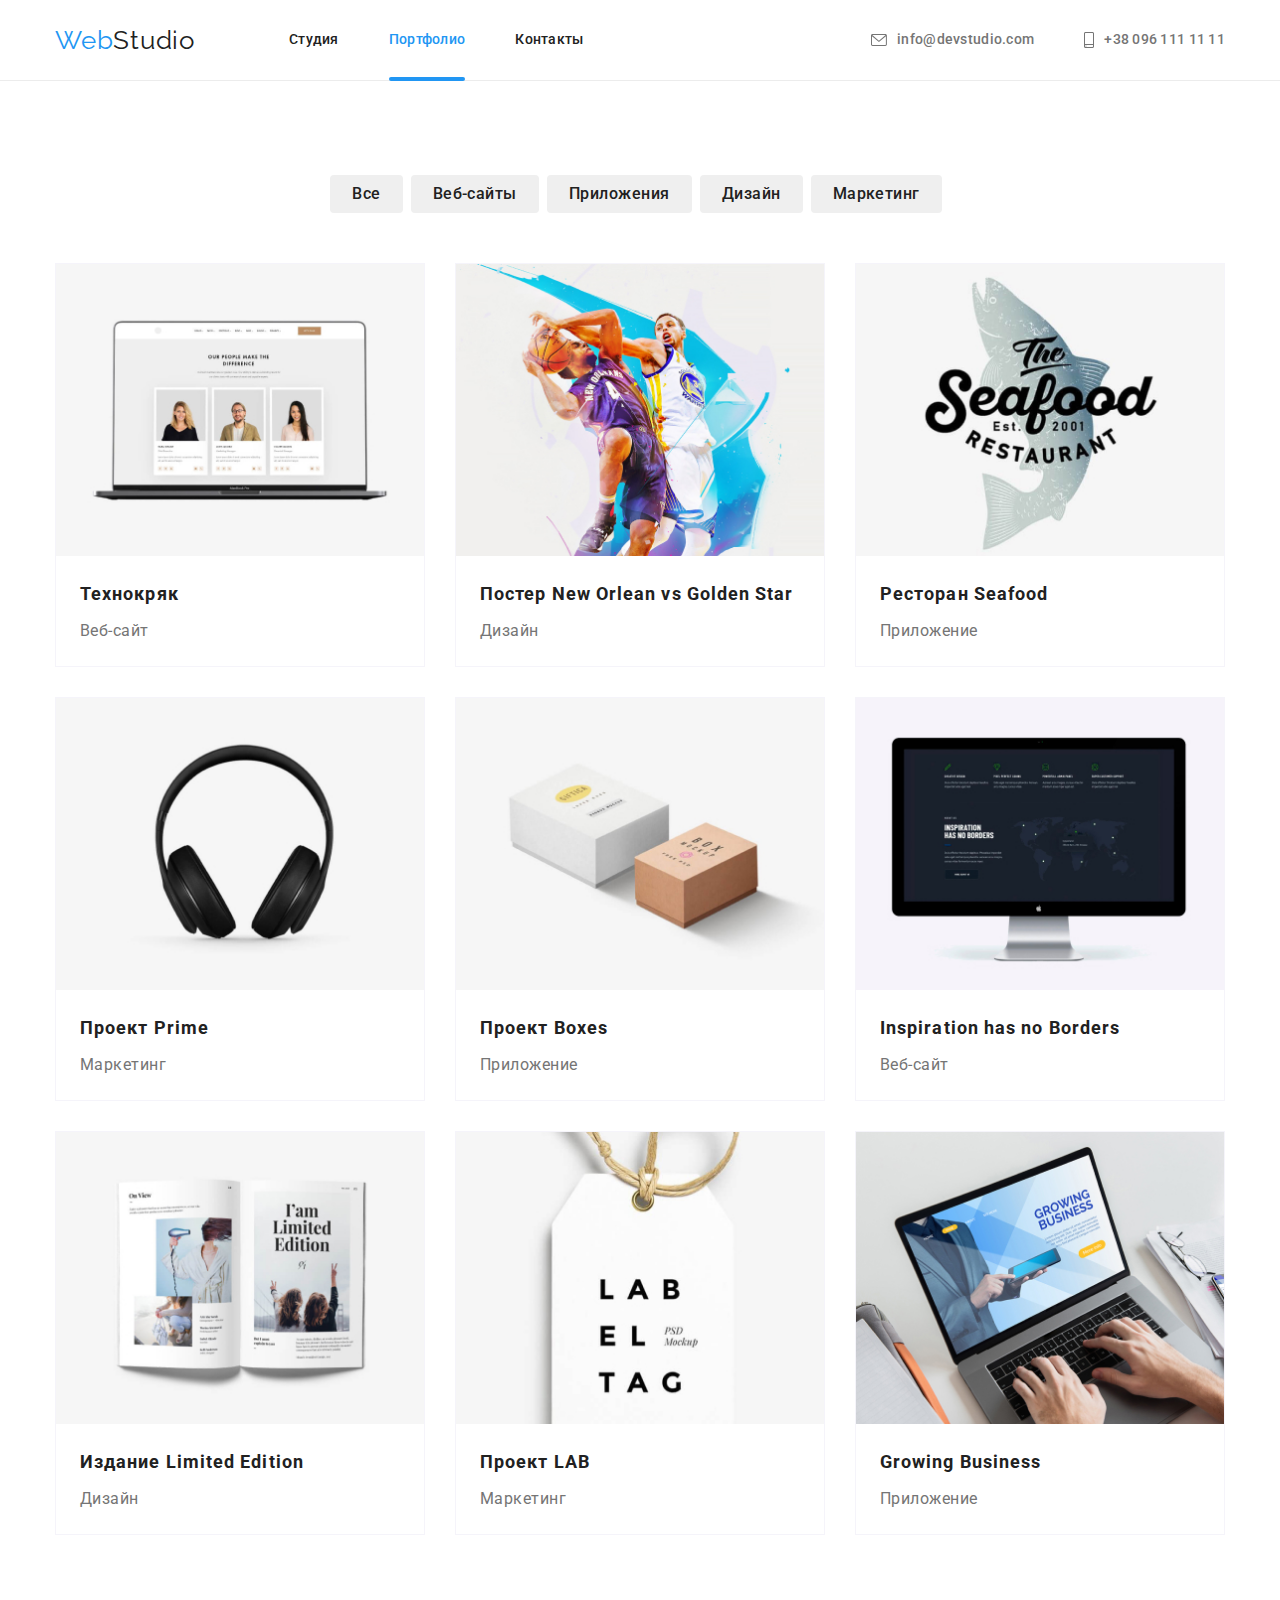
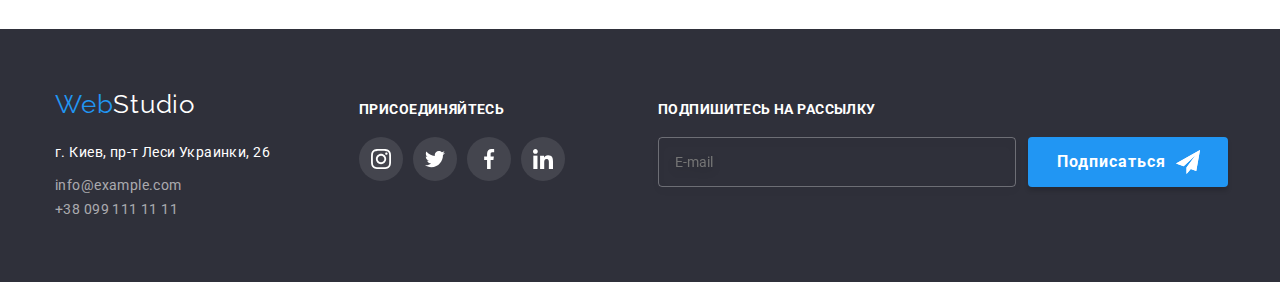
==== portfolio.html @ c7b3e52f "Перенос файлов" ====
<!DOCTYPE html>
<html lang="ru">
  <head>
    <meta charset="UTF-8" />
    <meta name="viewport" content="width=device-width, initial-scale=1.0" />
    <title>Портфолио</title>
    <link href="https://fonts.googleapis.com/css2?family=Roboto:wght@400;500;700;900&display=swap" rel="stylesheet" />
    <link href="https://fonts.googleapis.com/css2?family=Raleway:wght@700&display=swap" rel="stylesheet" />
    <link rel="stylesheet" href="https://cdnjs.cloudflare.com/ajax/libs/modern-normalize/1.0.0/modern-normalize.min.css" />
    <link rel="stylesheet" href="./css/main.min.css" />
  </head>
  <body>
    <!-- Верхняя линия -->
    <header class="main-header">
      <div class="container header-topline-box">
        <nav class="logo-box-top">
          <a class="web-logo" href="./index.html"><span class="web-part">Web</span><span>Studio</span></a>
          <ul class="list main-nav">
            <li class="main-nav-item"><a class="link link-type list" href="./index.html">Студия</a></li>
            <li class="main-nav-item"><a class="link link-type list active" href="./portfolio.html">Портфолио</a></li>
            <li class="main-nav-item"><a class="link link-type list" href="#Contacts">Контакты</a></li>
          </ul>
        </nav>
        <ul class="list info-box-top">
          <li class="list link link-header">
            <a class="link link-header" href="mailto:info@devstudio.com"
              ><svg class="mailto-svg">
                <use href="./images/sprite.svg#envelope"></use>
              </svg>
              info@devstudio.com
            </a>
          </li>
          <li class="list link link-header">
            <a class="link link-header" href="tel:+380961111111"
              ><svg class="tel-svg"><use href="./images/sprite.svg#smartphone"></use></svg>+38 096 111 11 11</a
            >
          </li>
        </ul>
      </div>
    </header>
    <main>
      <!-- Фильтры -->
      <section class="project-section">
        <div class="container">
          <ul class="button-project-list">
            <li><button class="filter-button">Все</button></li>
            <li><button class="filter-button">Веб-сайты</button></li>
            <li><button class="filter-button">Приложения</button></li>
            <li><button class="filter-button">Дизайн</button></li>
            <li><button class="filter-button">Маркетинг</button></li>
          </ul>
          <!-- Портфолио -->
          <ul class="project-list">
            <li class="project-item">
              <a class="project-link" href="">
                <div class="project-thumb">
                  <img src="./images/portfolio1.jpg" width="370" alt="Технокряк" />
                  <div class="project-thumb-over">
                    <p class="project-description">
                      Технокряк это современная площадка распространения коронавируса. Компании используют эту платформу для цифрового шпионажа и атак на защищённые сервера конкурентов.
                    </p>
                  </div>
                </div>
                <div class="project-list-desc">
                  <h2 class="ourworks-header">Технокряк</h2>
                  <p class="ourworks-desc">Веб-сайт</p>
                </div>
              </a>
            </li>
            <li class="project-item">
              <a class="project-link" href="">
                <div class="project-thumb">
                  <img src="./images/portfolio2.jpg" width="370" alt="Постер Новый Орлеан против Золотой звезды" />
                  <div class="project-thumb-over">
                    <p class="project-description">
                      Lorem ipsum dolor sit amet consectetur adipisicing elit. Itaque libero dolore ut, ab voluptatem numquam modi nobis obcaecati sed aperiam qui repellat exercitationem, voluptatibus
                      ducimus?
                    </p>
                  </div>
                </div>
                <div class="project-list-desc">
                  <h2 class="ourworks-header">Постер New Orlean vs Golden Star</h2>
                  <p class="ourworks-desc">Дизайн</p>
                </div>
              </a>
            </li>
            <li class="project-item">
              <a class="project-link" href="">
                <div class="project-thumb">
                  <img src="./images/portfolio3.jpg" width="370" alt="Ресторан Seafood" />
                  <div class="project-thumb-over">
                    <p class="project-description">
                      Lorem ipsum dolor sit amet consectetur adipisicing elit. Itaque libero dolore ut, ab voluptatem numquam modi nobis obcaecati sed aperiam qui repellat exercitationem, voluptatibus
                      ducimus?
                    </p>
                  </div>
                </div>
                <div class="project-list-desc">
                  <h2 class="ourworks-header">Ресторан Seafood</h2>
                  <p class="ourworks-desc">Приложение</p>
                </div>
              </a>
            </li>
            <li class="project-item">
              <a class="project-link" href="">
                <div class="project-thumb">
                  <img src="./images/portfolio4.jpg" width="370" alt="Проект Prime" />
                  <div class="project-thumb-over">
                    <p class="project-description">
                      Lorem ipsum dolor sit amet consectetur adipisicing elit. Itaque libero dolore ut, ab voluptatem numquam modi nobis obcaecati sed aperiam qui repellat exercitationem, voluptatibus
                      ducimus?
                    </p>
                  </div>
                </div>
                <div class="project-list-desc">
                  <h2 class="ourworks-header">Проект Prime</h2>
                  <p class="ourworks-desc">Маркетинг</p>
                </div>
              </a>
            </li>
            <li class="project-item">
              <a class="project-link" href="">
                <div class="project-thumb">
                  <img src="./images/portfolio5.jpg" width="370" alt="Проект Boxes" />
                  <div class="project-thumb-over">
                    <p class="project-description">
                      Lorem ipsum dolor sit amet consectetur adipisicing elit. Itaque libero dolore ut, ab voluptatem numquam modi nobis obcaecati sed aperiam qui repellat exercitationem, voluptatibus
                      ducimus?
                    </p>
                  </div>
                </div>
                <div class="project-list-desc">
                  <h2 class="ourworks-header">Проект Boxes</h2>
                  <p class="ourworks-desc">Приложение</p>
                </div>
              </a>
            </li>
            <li class="project-item">
              <a class="project-link" href="">
                <div class="project-thumb">
                  <img src="./images/portfolio6.jpg" width="370" alt="Inspiration has no Borders" />
                  <div class="project-thumb-over">
                    <p class="project-description">
                      Lorem ipsum dolor sit amet consectetur adipisicing elit. Itaque libero dolore ut, ab voluptatem numquam modi nobis obcaecati sed aperiam qui repellat exercitationem, voluptatibus
                      ducimus?
                    </p>
                  </div>
                </div>
                <div class="project-list-desc">
                  <h2 class="ourworks-header">Inspiration has no Borders</h2>
                  <p class="ourworks-desc">Веб-сайт</p>
                </div>
              </a>
            </li>
            <li class="project-item">
              <a class="project-link" href="">
                <div class="project-thumb">
                  <img src="./images/portfolio7.jpg" width="370" alt="Издание Limited Edition" />
                  <div class="project-thumb-over">
                    <p class="project-description">
                      Lorem ipsum dolor sit amet consectetur adipisicing elit. Itaque libero dolore ut, ab voluptatem numquam modi nobis obcaecati sed aperiam qui repellat exercitationem, voluptatibus
                      ducimus?
                    </p>
                  </div>
                </div>
                <div class="project-list-desc">
                  <h2 class="ourworks-header">Издание Limited Edition</h2>
                  <p class="ourworks-desc">Дизайн</p>
                </div>
              </a>
            </li>
            <li class="project-item">
              <a class="project-link" href="">
                <div class="project-thumb">
                  <img src="./images/portfolio8.jpg" width="370" alt="Проект LAB" />
                  <div class="project-thumb-over">
                    <p class="project-description">
                      Lorem ipsum dolor sit amet consectetur adipisicing elit. Itaque libero dolore ut, ab voluptatem numquam modi nobis obcaecati sed aperiam qui repellat exercitationem, voluptatibus
                      ducimus?
                    </p>
                  </div>
                </div>
                <div class="project-list-desc">
                  <h2 class="ourworks-header">Проект LAB</h2>
                  <p class="ourworks-desc">Маркетинг</p>
                </div>
              </a>
            </li>
            <li class="project-item">
              <a class="project-link" href="">
                <div class="project-thumb">
                  <img src="./images/portfolio9.jpg" width="370" alt="Growing Business" />
                  <div class="project-thumb-over">
                    <p class="project-description">
                      Lorem ipsum dolor sit amet consectetur adipisicing elit. Itaque libero dolore ut, ab voluptatem numquam modi nobis obcaecati sed aperiam qui repellat exercitationem, voluptatibus
                      ducimus?
                    </p>
                  </div>
                </div>
                <div class="project-list-desc">
                  <h2 class="ourworks-header">Growing Business</h2>
                  <p class="ourworks-desc">Приложение</p>
                </div>
              </a>
            </li>
          </ul>
        </div>
      </section>
    </main>
    <!-- Подвал -->
    <footer class="footer-bg">
      <div class="container contact-list">
        <div>
          <div class="logo-box">
            <a class="web-logo" href="./index.html"><span class="web-part">Web</span><span class="web-wpart">Studio</span></a>
          </div>
          <address id="Contacts">
            <div class="map-link-box">
              <a class="link map-link" href="https://goo.gl/maps/yimsJbPZ72SQHya66" target="_blank" rel="noreferrer noopener">г. Киев, пр-т Леси Украинки, 26</a>
            </div>
            <div class="maillink-box">
              <a class="link link-footer" href="mailto:info@example.com">info@example.com</a>
            </div>
            <a class="link link-footer" href="tel:+380991111111">+38 099 111 11 11</a>
          </address>
        </div>
        <div>
          <h3 class="contact-list-header">присоединяйтесь</h3>
          <ul class="social-icons">
            <li class="social-icons-item">
              <a class="social-icons-link" href="https://instagram.com/" target="_blank" rel="noopener noreferer" aria-label="Instagram"
                ><svg class="social-icons-svg">
                  <use href="./images/sprite.svg#instagram"></use>
                </svg>
              </a>
            </li>
            <li class="social-icons-item">
              <a class="social-icons-link" href="https://twitter.com/" target="_blank" rel="noopener noreferer" aria-label="Twitter"
                ><svg class="social-icons-svg">
                  <use href="./images/sprite.svg#twitter"></use>
                </svg>
              </a>
            </li>
            <li class="social-icons-item">
              <a class="social-icons-link" href="https://facebook.com/" target="_blank" rel="noopener noreferer" aria-label="Facebook"
                ><svg class="social-icons-svg">
                  <use href="./images/sprite.svg#facebook"></use>
                </svg>
              </a>
            </li>
            <li class="social-icons-item">
              <a class="social-icons-link" href="https://linkedin.com/" target="_blank" rel="noopener noreferer" aria-label="Linkedin"
                ><svg class="social-icons-svg">
                  <use href="./images/sprite.svg#linkedin"></use>
                </svg>
              </a>
            </li>
          </ul>
        </div>
        <div>
          <h3 class="telegram-sub-header">Подпишитесь на рассылку</h3>
          <form class="telegram-sub-form">
            <label>
              <input class="telegram-sub-label" placeholder="E-mail" type="email" name="email" />
            </label>
            <button class="telegram-sub-button" type="submit">
              Подписаться
              <span>
                <svg class="telegram-btn-logo">
                  <use href="./images/social-links/telegram-1.svg"></use>
                </svg>
              </span>
            </button>
          </form>
        </div>
      </div>
    </footer>
  </body>
</html>
---- css/main.min.css ----
html{-webkit-box-sizing:border-box;box-sizing:border-box}*,*::before,*::after{-webkit-box-sizing:inherit;box-sizing:inherit}h1,h2,h3,p{margin-top:0;margin-bottom:4px}img{display:block;max-width:100%;height:auto}input,select,textarea{color:#fff}body{font-family:"Roboto","sans-serif";font-style:normal;font-weight:400;font-size:14px;line-height:1.71;letter-spacing:0.03em;color:#757575;margin-right:auto;margin-left:auto}.container{width:1200px;padding-right:15px;padding-left:15px;margin-right:auto;margin-left:auto}.link{text-decoration:none}.link:hover,.link:focus{color:#2196f3;-webkit-transition:250ms cubic-bezier(0.4, 0, 0.2, 1);transition:250ms cubic-bezier(0.4, 0, 0.2, 1)}.web-logo{font-family:"Raleway";font-size:26px;line-height:1.19;letter-spacing:0.03em;text-decoration:none;color:#212121;margin-right:94px}.web-part{color:#2196f3}.web-wpart{color:#fff}.main-header{background-color:#fff;border-bottom:1px solid #ececec}.header-topline-box{position:relative;display:-webkit-box;display:-ms-flexbox;display:flex;-webkit-box-pack:justify;-ms-flex-pack:justify;justify-content:space-between;-webkit-box-align:center;-ms-flex-align:center;align-items:center;height:80px}.logo-box-top{display:-webkit-box;display:-ms-flexbox;display:flex;-webkit-box-align:center;-ms-flex-align:center;align-items:center}.logo-box-top>.main-nav>li>a{position:relative;padding-top:32px;padding-bottom:32px}.link-type{font-weight:500;font-size:14px;line-height:1.14;letter-spacing:0.02em;color:#212121}.link-type:hover::after,.link-type:focus::after{content:"";display:block;position:absolute;bottom:-1px;left:0;width:100%;height:4px;border-radius:2px;background-color:#2196f3;-webkit-transition:250ms cubic-bezier(0.4, 0, 0.2, 1);transition:250ms cubic-bezier(0.4, 0, 0.2, 1);z-index:99}.link-header{display:-webkit-box;display:-ms-flexbox;display:flex;-webkit-box-align:center;-ms-flex-align:center;align-items:center;font-weight:500;font-size:14px;line-height:1.14;letter-spacing:0.02em;color:#757575;margin-left:50px}.link-header:hover .mailto-svg,.link-header:focus .mailto-svg{fill:#2196f3;-webkit-transition:250ms cubic-bezier(0.4, 0, 0.2, 1);transition:250ms cubic-bezier(0.4, 0, 0.2, 1)}.link-header:hover .tel-svg,.link-header:focus .tel-svg{fill:#2196f3;-webkit-transition:250ms cubic-bezier(0.4, 0, 0.2, 1);transition:250ms cubic-bezier(0.4, 0, 0.2, 1)}.link-header:last-child{margin-right:0px}.info-box-top{display:-webkit-box;display:-ms-flexbox;display:flex;margin-top:32px;margin-bottom:32px}.list{list-style:none;display:-webkit-box;display:-ms-flexbox;display:flex;-webkit-box-pack:justify;-ms-flex-pack:justify;justify-content:space-between;padding-left:0;padding-bottom:0;margin:0}.main-nav{display:-webkit-box;display:-ms-flexbox;display:flex;-webkit-box-align:start;-ms-flex-align:start;align-items:flex-start}.main-nav-item{padding-right:50px}.main-nav-item:last-child{padding-right:0}.active{color:#2196f3}.active::after{content:"";display:block;position:absolute;bottom:-1px;left:0;width:100%;height:4px;border-radius:2px;background-color:#2196f3;z-index:99}.mailto-svg{width:16px;height:12px;margin-right:10px;fill:#757575}.tel-svg{width:10px;height:16px;margin-right:10px;fill:#757575}.hero{display:-webkit-box;display:-ms-flexbox;display:flex;-ms-flex-wrap:wrap;flex-wrap:wrap;text-align:center;padding-top:200px;padding-bottom:200px;background-color:#2f303a;background-image:radial-gradient(circle at center, rgba(47,48,58,0.4), rgba(47,48,58,0.4)),url(../images/herobackgrund.jpg);background-size:cover;background-repeat:no-repeat}.hero-header{text-align:center;max-width:696px;font-weight:900;font-size:44px;line-height:1.36;letter-spacing:0.06em;text-transform:uppercase;color:#fff;margin-right:auto;margin-bottom:30px;margin-left:auto}.hero-button{background-color:#2196f3;border-style:none;font-weight:700;font-size:16px;line-height:1.87;letter-spacing:0.06em;padding:10px 32px;-webkit-box-shadow:0px 4px 4px rgba(0,0,0,0.15);box-shadow:0px 4px 4px rgba(0,0,0,0.15);border-radius:4px;color:#fff;cursor:pointer}.hero-button:hover,.hero-button:focus{color:#2196f3;background-color:#f5f4fa;-webkit-transition:250ms cubic-bezier(0.4, 0, 0.2, 1);transition:250ms cubic-bezier(0.4, 0, 0.2, 1)}.backdrop{position:fixed;top:0;right:0;bottom:0;left:0;width:100%;height:100%;background-color:rgba(0,0,0,0.2);-webkit-transition:250ms cubic-bezier(0.4, 0, 0.2, 1);transition:250ms cubic-bezier(0.4, 0, 0.2, 1);z-index:99}.backdrop.is-hidden{visibility:hidden;opacity:0;pointer-events:none}.backdrop.is-hidden .modal{-webkit-transform:translate(-50%, 0) scale(0.2, 0.25);transform:translate(-50%, 0) scale(0.2, 0.25)}.modal{position:relative;top:50%;left:50%;width:528px;padding:40px;border-radius:4px;background-color:#fff;-webkit-box-shadow:0px 1px 3px rgba(0,0,0,0.12),0px 1px 1px rgba(0,0,0,0.14),0px 2px 1px rgba(0,0,0,0.2);box-shadow:0px 1px 3px rgba(0,0,0,0.12),0px 1px 1px rgba(0,0,0,0.14),0px 2px 1px rgba(0,0,0,0.2);-webkit-transform:translate(-50%, -50%) scale(1);transform:translate(-50%, -50%) scale(1);-webkit-transition:250ms cubic-bezier(0.4, 0, 0.2, 1);transition:250ms cubic-bezier(0.4, 0, 0.2, 1);z-index:99}.modal-close-button{position:absolute;display:-webkit-box;display:-ms-flexbox;display:flex;-webkit-box-align:center;-ms-flex-align:center;align-items:center;-webkit-box-pack:center;-ms-flex-pack:center;justify-content:center;top:8px;right:8px;padding:0;width:30px;height:30px;border-radius:50%;border:1px solid rgba(0,0,0,0.1);background-color:transparent}.modal-close-button:hover svg,.modal-close-button:focus svg{fill:#2196f3;-webkit-transition:250ms cubic-bezier(0.4, 0, 0.2, 1);transition:250ms cubic-bezier(0.4, 0, 0.2, 1)}.modal-header{margin-bottom:12px;font-style:normal;font-weight:bold;font-size:20px;line-height:1.15;text-align:center;letter-spacing:0.03em;color:#212121}.modal-input-form{position:relative;display:-webkit-box;display:-ms-flexbox;display:flex;-webkit-box-orient:vertical;-webkit-box-direction:normal;-ms-flex-direction:column;flex-direction:column}.modal-input-form input:hover,.modal-input-form input:focus{outline:none;border:1px solid #2196f3;-webkit-box-sizing:border-box;box-sizing:border-box;border-radius:4px;color:rgba(117,117,117,0.5);-webkit-transition:250ms cubic-bezier(0.4, 0, 0.2, 1);transition:250ms cubic-bezier(0.4, 0, 0.2, 1)}.modal-input-form:hover svg,.modal-input-form:focus svg{fill:#2196f3;-webkit-transition:250ms cubic-bezier(0.4, 0, 0.2, 1);transition:250ms cubic-bezier(0.4, 0, 0.2, 1)}.modal-input-form:focus-within{fill:#2196f3}.modal-input-form textarea:hover,.modal-input-form textarea:focus{outline:none;border:1px solid #2196f3;-webkit-box-sizing:border-box;box-sizing:border-box;border-radius:4px}.modal-input-agreement{position:relative;display:-webkit-box;display:-ms-flexbox;display:flex;-webkit-box-pack:center;-ms-flex-pack:center;justify-content:center;-webkit-box-align:center;-ms-flex-align:center;align-items:center;margin-bottom:30px}.modal-input-agreement input[type="checkbox"]+label::before{background:url(../images/checkbox.svg)}.modal-input-agreement input[type="checkbox"]:checked+label::before{background:url(../images/checkbox-check.svg)}.modal-input-agreement label::before{position:absolute;display:inline-block;content:"";top:3px;left:8px;width:16px;height:15px;background:url("../images/checkbox.svg")}.modal-input-agreement input{visibility:hidden}.modal-input-label{margin-bottom:4px;font-size:12px;line-height:1.17;letter-spacing:0.01em;text-align:left;color:#757575}.modal-input-field{margin-bottom:10px;padding-left:40px;width:448px;height:40px;font-style:#212121;border:1px solid rgba(33,33,33,0.2);-webkit-box-sizing:border-box;box-sizing:border-box;border-radius:4px;color:#757575}.modal-input-textarea{margin-bottom:20px;padding:12px 16px 12px 16px;max-width:100%;min-width:100%;min-height:120px;border:1px solid rgba(33,33,33,0.2);-webkit-box-sizing:border-box;box-sizing:border-box;border-radius:4px;background-color:transparent;color:#757575}.modal-input-textarea::-webkit-input-placeholder{font-size:12px;line-height:1.33;-webkit-box-align:left;align-items:left;letter-spacing:0.03em;color:rgba(117,117,117,0.5)}.modal-input-textarea:-ms-input-placeholder{font-size:12px;line-height:1.33;-ms-flex-align:left;align-items:left;letter-spacing:0.03em;color:rgba(117,117,117,0.5)}.modal-input-textarea::-ms-input-placeholder{font-size:12px;line-height:1.33;-ms-flex-align:left;align-items:left;letter-spacing:0.03em;color:rgba(117,117,117,0.5)}.modal-input-textarea::placeholder{font-size:12px;line-height:1.33;-webkit-box-align:left;-ms-flex-align:left;align-items:left;letter-spacing:0.03em;color:rgba(117,117,117,0.5)}.modal-input-icon{position:absolute;top:32px;left:15px;display:-webkit-box;display:-ms-flexbox;display:flex;-webkit-box-pack:center;-ms-flex-pack:center;justify-content:center;-webkit-box-align:center;-ms-flex-align:center;align-items:center}.modal-input-check-icon{position:absolute;top:3px;left:5px;display:-webkit-box;display:-ms-flexbox;display:flex;-webkit-box-pack:center;-ms-flex-pack:center;justify-content:center;-webkit-box-align:center;-ms-flex-align:center;align-items:center}.modal-send-button{width:200px;height:50px;border-style:none;font-weight:700;font-size:16px;line-height:1.87;letter-spacing:0.06em;padding:10px 32px;background-color:#2196f3;-webkit-box-shadow:0px 4px 4px rgba(0,0,0,0.15);box-shadow:0px 4px 4px rgba(0,0,0,0.15);border-radius:4px;color:#fff;cursor:pointer}.modal-send-button:hover,.modal-send-button:focus{background:#188ce8;-webkit-box-shadow:0px 4px 4px rgba(0,0,0,0.15);box-shadow:0px 4px 4px rgba(0,0,0,0.15);border-radius:4px}.checkbox-agr-link{color:#2196f3}.features{padding-top:94px;background-color:#fff}.features-list{list-style:none;display:-webkit-box;display:-ms-flexbox;display:flex;-webkit-box-pack:justify;-ms-flex-pack:justify;justify-content:space-between;padding-left:0;margin:0}.features-box{display:-webkit-box;display:-ms-flexbox;display:flex;width:270px;height:120px;background-color:#f5f4fa;margin-bottom:30px;border-radius:4px;padding-top:25px;padding-right:100px;padding-bottom:25px;padding-left:100px}.feature-header{font-weight:700;font-size:14px;line-height:1.42;letter-spacing:0.03em;text-transform:uppercase;color:#212121;margin-bottom:10px}.item-p{width:270px;height:75px}.what-we-do{padding-top:94px;padding-bottom:94px;background-color:#fff}.wwd-header{font-weight:700;font-size:36px;line-height:1.17;text-align:center;letter-spacing:0.03em;margin-bottom:50px;color:#2f303a}.wwd-item{position:relative;z-index:1}.wwd-item p{position:absolute;color:#fff;top:246px;font-weight:700;font-size:14px;text-align:center;letter-spacing:0.03em;text-transform:uppercase;width:100%;z-index:2;margin:0}.wwd-item::after{content:"";position:absolute;top:224px;left:0;width:100%;height:70px;background-color:rgba(47,48,58,0.8);z-index:1}.our-team{padding-top:94px;padding-bottom:94px;background-color:#f5f4fa}.our-team-header{font-weight:700;font-size:36px;line-height:1.17;text-align:center;letter-spacing:0.03em;margin-bottom:50px;color:#2f303a}.team-memb-box{width:270px;height:428px;background:#fff;-webkit-box-shadow:0px 1px 3px rgba(0,0,0,0.12),0px 1px 1px rgba(0,0,0,0.14),0px 2px 1px rgba(0,0,0,0.2);box-shadow:0px 1px 3px rgba(0,0,0,0.12),0px 1px 1px rgba(0,0,0,0.14),0px 2px 1px rgba(0,0,0,0.2);border-radius:0px 0px 4px 4px}.team-memb-box:not(last-child){margin-right:30px}.tm-description{margin-top:30px;margin-bottom:16px}.team-memb-name{font-weight:500;font-size:16px;line-height:1.18;text-align:center;letter-spacing:0.03em;color:#212121;margin-bottom:10px}.team-memb-role{font-size:16px;line-height:1.18;text-align:center;letter-spacing:0.03em;color:#757575}.social-team-box{display:-webkit-box;display:-ms-flexbox;display:flex;-webkit-box-pack:space-evenly;-ms-flex-pack:space-evenly;justify-content:space-evenly}.social-team-icons{display:-webkit-box;display:-ms-flexbox;display:flex;padding:0}.social-icons-item{list-style:none;fill:#fff;margin-right:10px}.social-icons-item:last-child{margin-right:0}.social-team-link{display:-webkit-box;display:-ms-flexbox;display:flex;-webkit-box-align:center;-ms-flex-align:center;align-items:center;-webkit-box-pack:center;-ms-flex-pack:center;justify-content:center;width:44px;height:44px;border-radius:50%}.social-team-link:hover,.social-team-link:focus{-webkit-transition:250ms cubic-bezier(0.4, 0, 0.2, 1);transition:250ms cubic-bezier(0.4, 0, 0.2, 1);background-color:#2196f3}.social-team-link:hover .social-team-svg,.social-team-link:focus .social-team-svg{-webkit-transition:250ms cubic-bezier(0.4, 0, 0.2, 1);transition:250ms cubic-bezier(0.4, 0, 0.2, 1);fill:#fff}.social-team-svg{width:20px;height:20px;fill:#afb1b8}.clients{padding-top:94px;padding-bottom:94px;background-color:#fff}.clients-list{display:-webkit-box;display:-ms-flexbox;display:flex;padding-left:0;margin-top:0;margin-bottom:0;list-style:none}.clients-item:last-child{margin-right:0}.clients-link{display:-webkit-box;display:-ms-flexbox;display:flex;-webkit-box-align:center;-ms-flex-align:center;align-items:center;-webkit-box-pack:center;-ms-flex-pack:center;justify-content:center;width:170px;height:90px;border:1px solid #afb1b8;-webkit-box-sizing:border-box;box-sizing:border-box;border-radius:4px;margin-right:30px;fill:#afb1b8}.clients-link:hover,.clients-link:focus{border-color:#2196f3;-webkit-transition:250ms cubic-bezier(0.4, 0, 0.2, 1);transition:250ms cubic-bezier(0.4, 0, 0.2, 1)}.clients-link:hover .clients-svg,.clients-link:focus .clients-svg{fill:#2196f3;-webkit-transition:250ms cubic-bezier(0.4, 0, 0.2, 1);transition:250ms cubic-bezier(0.4, 0, 0.2, 1)}.clients-svg-1{height:50px;width:45px;fill:#afb1b8}.clients-svg-2{height:52px;width:40px;fill:#afb1b8}.clients-svg-3{height:43px;width:41px;fill:#afb1b8}.clients-svg-4{height:43px;width:80px;fill:#afb1b8}.clients-svg-5{height:47px;width:59px;fill:#afb1b8}.clients-svg-6{height:46px;width:89px;fill:#afb1b8}.footer-bg{padding-top:60px;padding-bottom:60px;background-color:#2f303a}.contact-list{display:-webkit-box;display:-ms-flexbox;display:flex}.contact-list-header{font-weight:700;font-size:14px;line-height:16px;letter-spacing:0.03em;text-transform:uppercase;color:#fff;margin-top:12px;margin-bottom:20px;margin-left:70px}.map-link-box{margin-bottom:9px}.map-link{font-style:normal;color:#fff}.mail-link-box{margin-bottom:9px}.link-footer{font-style:normal;font-size:14px;line-height:1.71;letter-spacing:0.03em;color:rgba(255,255,255,0.6)}.social-icons{display:-webkit-box;display:-ms-flexbox;display:flex;padding:0;margin-left:70px}.social-icons-link{display:-webkit-box;display:-ms-flexbox;display:flex;-webkit-box-align:center;-ms-flex-align:center;align-items:center;-webkit-box-pack:center;-ms-flex-pack:center;justify-content:center;width:44px;height:44px;border-radius:50%;background:rgba(255,255,255,0.1)}.social-icons-link:hover,.social-icons-link:focus{-webkit-transition:250ms cubic-bezier(0.4, 0, 0.2, 1);transition:250ms cubic-bezier(0.4, 0, 0.2, 1);background-color:#2196f3}.social-icons-svg{width:20px;height:20px;fill:#fff}.telegram-sub-header{font-weight:700;font-size:14px;line-height:16px;letter-spacing:0.03em;text-transform:uppercase;color:#fff;margin-top:12px;margin-bottom:20px;margin-left:93px}.telegram-sub-form{display:-webkit-box;display:-ms-flexbox;display:flex;padding:0;margin-left:93px}.telegram-sub-label{width:358px;height:50px;margin-right:12px;padding-top:15px;padding-right:16px;padding-bottom:15px;padding-left:16px;border:1px solid rgba(255,255,255,0.3);-webkit-box-sizing:border-box;box-sizing:border-box;-webkit-filter:drop-shadow(0px 4px 4px rgba(0,0,0,0.15));filter:drop-shadow(0px 4px 4px rgba(0,0,0,0.15));border-radius:4px;background-color:transparent}.telegram-sub-label textarea::-webkit-input-placeholder{font-size:16px;line-height:1.25;display:-webkit-box;display:flex;-webkit-box-align:center;align-items:center;letter-spacing:0.03em;color:rgba(255,255,255,0.6)}.telegram-sub-label textarea:-ms-input-placeholder{font-size:16px;line-height:1.25;display:-ms-flexbox;display:flex;-ms-flex-align:center;align-items:center;letter-spacing:0.03em;color:rgba(255,255,255,0.6)}.telegram-sub-label textarea::-ms-input-placeholder{font-size:16px;line-height:1.25;display:-ms-flexbox;display:flex;-ms-flex-align:center;align-items:center;letter-spacing:0.03em;color:rgba(255,255,255,0.6)}.telegram-sub-label textarea::placeholder{font-size:16px;line-height:1.25;display:-webkit-box;display:-ms-flexbox;display:flex;-webkit-box-align:center;-ms-flex-align:center;align-items:center;letter-spacing:0.03em;color:rgba(255,255,255,0.6)}.telegram-sub-button{display:-webkit-box;display:-ms-flexbox;display:flex;border-style:none;font-weight:700;font-size:16px;line-height:1.87;letter-spacing:0.06em;padding:10px 0px 10px 29px;border-radius:4px;background-color:#2196f3;color:#fff;-webkit-box-shadow:0px 4px 4px rgba(0,0,0,0.15);box-shadow:0px 4px 4px rgba(0,0,0,0.15);cursor:pointer}.telegram-btn-logo{display:block;width:24px;height:24px;margin:3px 28px 3px 10px;background-image:url(../images/social-links/telegram-1.svg);background-repeat:no-repeat;background-position:center}.logo-box{margin-bottom:20px}.project-section{padding-top:94px;padding-bottom:94px}.button-project-list{list-style:none;display:-webkit-box;display:-ms-flexbox;display:flex;-ms-flex-wrap:wrap;flex-wrap:wrap;-webkit-box-pack:center;-ms-flex-pack:center;justify-content:center;margin-top:0;margin-bottom:0;padding-left:0}.filter-button{font-weight:500;font-size:16px;line-height:1.62;text-align:center;border-style:none;letter-spacing:0.03em;border-radius:4px;color:#212121;padding-top:6px;padding-right:22px;padding-bottom:6px;padding-left:22px;margin-right:8px;cursor:pointer}.filter-button:hover,.filter-button:focus{border-radius:4px;color:#fff;background-color:#2196f3;-webkit-transition:250ms cubic-bezier(0.4, 0, 0.2, 1);transition:250ms cubic-bezier(0.4, 0, 0.2, 1);-webkit-box-shadow:0px 3px 1px rgba(0,0,0,0.1),0px 1px 2px rgba(0,0,0,0.08),0px 2px 2px rgba(0,0,0,0.12);box-shadow:0px 3px 1px rgba(0,0,0,0.1),0px 1px 2px rgba(0,0,0,0.08),0px 2px 2px rgba(0,0,0,0.12)}.project-list{margin:0}.project-list{list-style:none;display:-webkit-box;display:-ms-flexbox;display:flex;-ms-flex-wrap:wrap;flex-wrap:wrap;-webkit-box-pack:justify;-ms-flex-pack:justify;justify-content:space-between;padding-left:0;margin-top:50px}.project-item{width:370px;height:404px;border:1px solid #f5f4fa}.project-item:not(:nth-last-child(-n+3)){margin-bottom:30px}.project-item:hover,.project-item:focus{-webkit-box-shadow:0px 1px 1px rgba(0,0,0,0.12),0px 4px 4px rgba(0,0,0,0.06),1px 4px 6px rgba(0,0,0,0.16);box-shadow:0px 1px 1px rgba(0,0,0,0.12),0px 4px 4px rgba(0,0,0,0.06),1px 4px 6px rgba(0,0,0,0.16);-webkit-transition:250ms cubic-bezier(0.4, 0, 0.2, 1);transition:250ms cubic-bezier(0.4, 0, 0.2, 1)}.project-link{text-decoration:none}.project-link:hover .project-thumb-over,.project-link:focus .project-thumb-over{-webkit-transform:translatey(0);transform:translatey(0)}.project-thumb{position:relative;overflow:hidden}.project-thumb-over{position:absolute;top:0;left:0;width:100%;height:100%;background-color:rgba(33,150,243,0.9);-webkit-transform:translatey(100%);transform:translatey(100%);-webkit-transition:-webkit-transform 250ms cubic-bezier(0.4, 0, 0.2, 1);transition:-webkit-transform 250ms cubic-bezier(0.4, 0, 0.2, 1);transition:transform 250ms cubic-bezier(0.4, 0, 0.2, 1);transition:transform 250ms cubic-bezier(0.4, 0, 0.2, 1), -webkit-transform 250ms cubic-bezier(0.4, 0, 0.2, 1)}.project-description{position:absolute;top:0;left:0;width:100%;height:100%;font-size:18px;line-height:1.56;letter-spacing:0.03em;padding:63px 24px;color:#fff}.project-list-desc{padding-top:20px;padding-right:24px;padding-bottom:20px;padding-left:24px;font-size:16px;width:100%}.ourworks-header{font-weight:700;font-size:18px;line-height:2;letter-spacing:0.06em;color:#212121}.ourworks-desc{font-size:16px;line-height:1.87;letter-spacing:0.03em;color:#757575}
/*# sourceMappingURL=main.min.css.map */
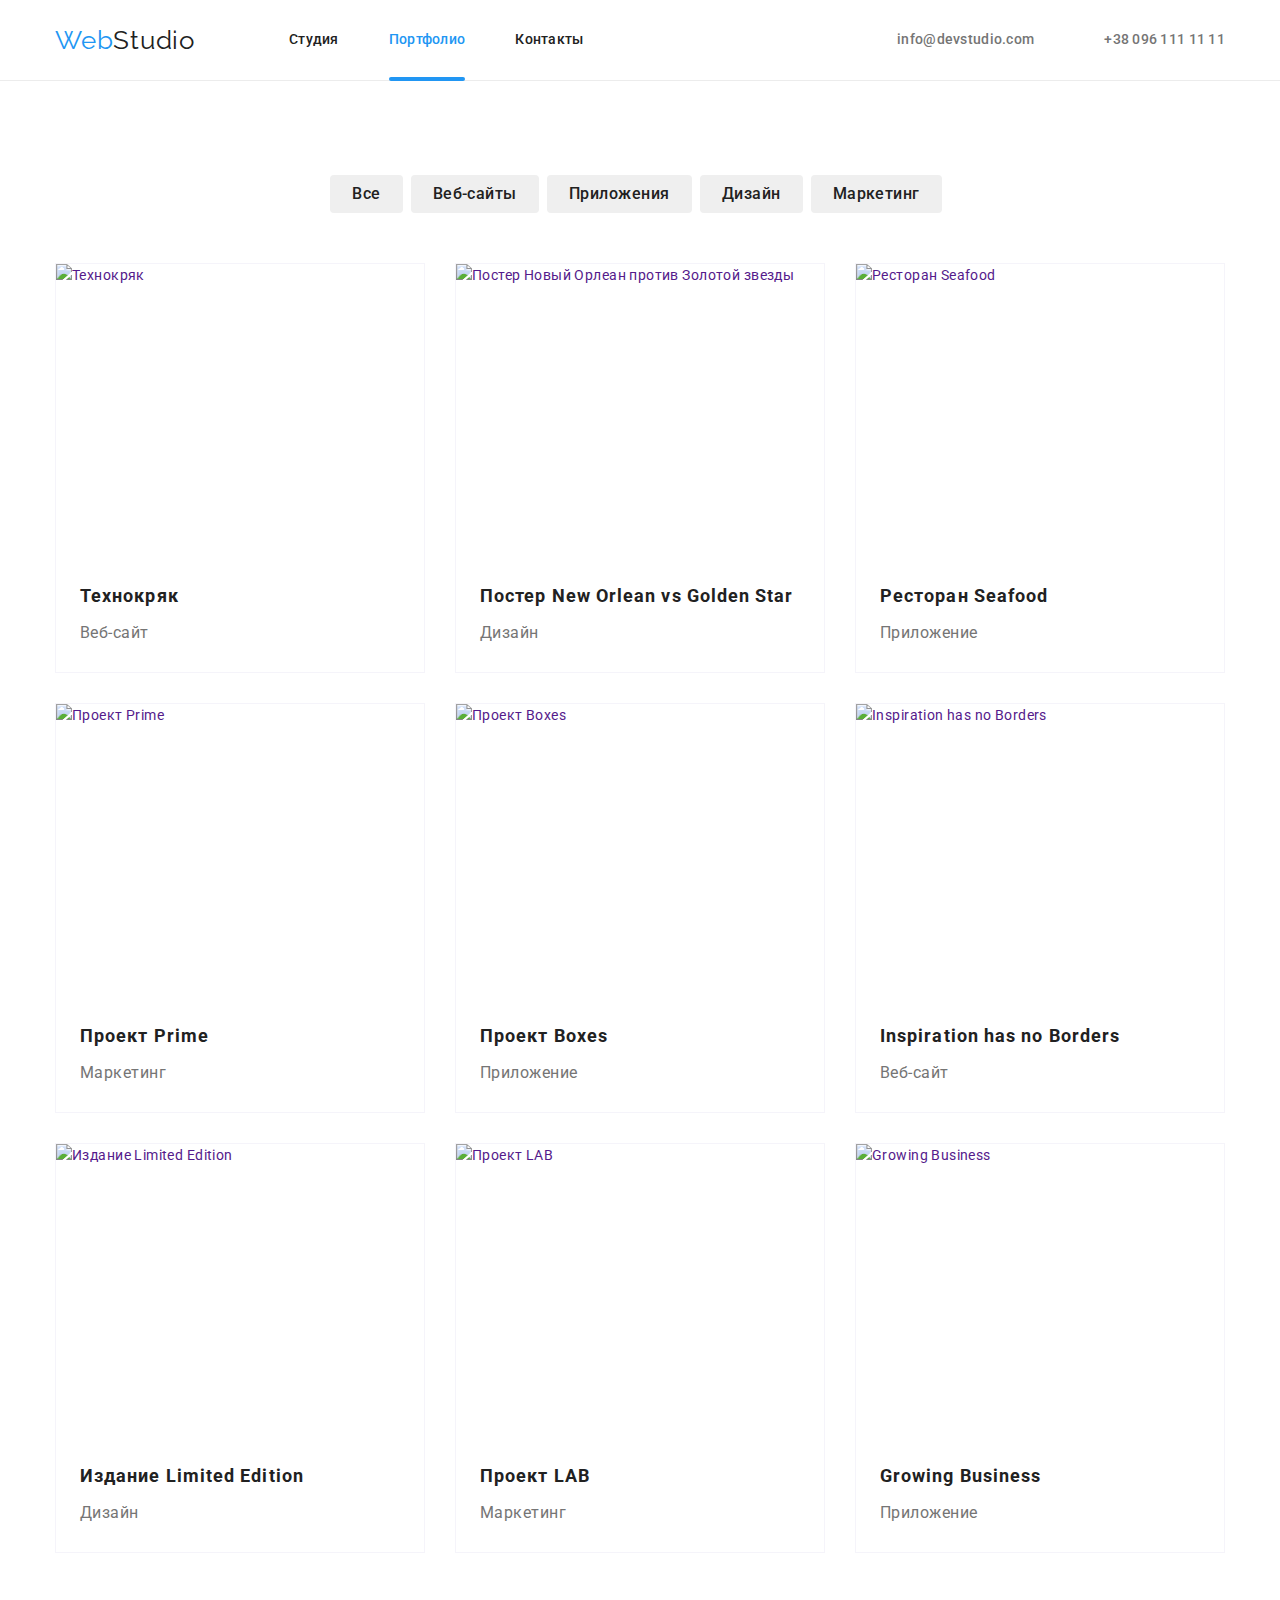
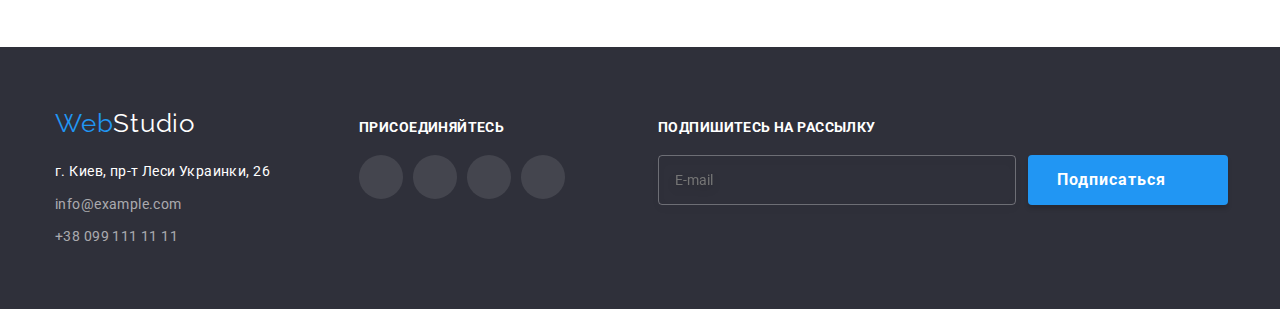
==== commit 8a947986: "Правки в портфолио" ====
--- a/portfolio.html
+++ b/portfolio.html
@@ -11,29 +11,68 @@
   </head>
   <body>
     <!-- Верхняя линия -->
-    <header class="main-header">
-      <div class="container header-topline-box">
+    <header class="header">
+      <!-- Мобильное меню -->
+      <div class="container">
+        <nav class="header-mobile">
+          <a class="web-logo" href="./index.html"><span class="web-part">Web</span><span>Studio</span></a>
+          <button class="menu-button" type="button" aria-expanded="false" aria-controls="menu-container-mobile" data-menu-button>
+            <svg width="40" height="40" aria-label="Переключатель мобильного меню">
+              <use class="link icon-close" href="./images/svg-icons/sprite.svg#icon-close"></use>
+              <use class="link icon-menu" href="./images/svg-icons/sprite.svg#icon-menu"></use>
+            </svg>
+          </button>
+          <div class="mobile-menu" data-menu>
+            <ul class="list mobile-menu-navigation">
+              <li class="">
+                <a class="link mobile-nav-link" href="./index.html">Студия</a>
+              </li>
+              <li class="">
+                <a class="link mobile-nav-link mobile-nav-active" href="./portfolio.html">Портфолио</a>
+              </li>
+              <li class=""><a class="link mobile-nav-link" href="#contacts">Контакты</a></li>
+            </ul>
+            <ul class="list mobile-link-header">
+              <li class="link">
+                <a class="link mobile-mailto-link" href="mailto:info@devstudio.com">
+                  <svg class="mailto-svg">
+                    <use href="./images/svg-icons/sprite.svg#envelope"></use>
+                  </svg>
+                  info@devstudio.com
+                </a>
+              </li>
+              <li class="link">
+                <a class="link mobile-tel-link" href="tel:+380961111111">
+                  <svg class="tel-svg">
+                    <use href="./images/svg-icons/sprite.svg#smartphone"></use>
+                  </svg>
+                  +38 096 111 11 11
+                </a>
+              </li>
+            </ul>
+          </div>
+        </nav>
+      </div>
+      <!-- Стандартное меню -->
+      <div class="container header-box">
         <nav class="logo-box-top">
           <a class="web-logo" href="./index.html"><span class="web-part">Web</span><span>Studio</span></a>
           <ul class="list main-nav">
             <li class="main-nav-item"><a class="link link-type list" href="./index.html">Студия</a></li>
             <li class="main-nav-item"><a class="link link-type list active" href="./portfolio.html">Портфолио</a></li>
-            <li class="main-nav-item"><a class="link link-type list" href="#Contacts">Контакты</a></li>
+            <li class="main-nav-item"><a class="link link-type list" href="#contacts">Контакты</a></li>
           </ul>
         </nav>
-        <ul class="list info-box-top">
+        <ul class="list contacts-box-top">
           <li class="list link link-header">
-            <a class="link link-header" href="mailto:info@devstudio.com"
-              ><svg class="mailto-svg">
-                <use href="./images/sprite.svg#envelope"></use>
-              </svg>
-              info@devstudio.com
+            <a class="link link-header" href="mailto:info@devstudio.com">
+              <svg class="mailto-svg"><use href="./images/svg-icons/sprite.svg#envelope"></use></svg>info@devstudio.com
             </a>
           </li>
           <li class="list link link-header">
-            <a class="link link-header" href="tel:+380961111111"
-              ><svg class="tel-svg"><use href="./images/sprite.svg#smartphone"></use></svg>+38 096 111 11 11</a
-            >
+            <a class="link link-header" href="tel:+380961111111">
+              <svg class="tel-svg"><use href="./images/svg-icons/sprite.svg#smartphone"></use></svg>+38 096 111 11 11
+            </a>
           </li>
         </ul>
       </div>
@@ -42,22 +81,37 @@
       <!-- Фильтры -->
       <section class="project-section">
         <div class="container">
-          <ul class="button-project-list">
-            <li><button class="filter-button">Все</button></li>
-            <li><button class="filter-button">Веб-сайты</button></li>
-            <li><button class="filter-button">Приложения</button></li>
-            <li><button class="filter-button">Дизайн</button></li>
-            <li><button class="filter-button">Маркетинг</button></li>
+          <ul class="project-button-list">
+            <li><button class="project-button">Все</button></li>
+            <li><button class="project-button">Веб-сайты</button></li>
+            <li><button class="project-button">Приложения</button></li>
+            <li><button class="project-button">Дизайн</button></li>
+            <li><button class="project-button">Маркетинг</button></li>
           </ul>
           <!-- Портфолио -->
           <ul class="project-list">
             <li class="project-item">
               <a class="project-link" href="">
                 <div class="project-thumb">
-                  <img src="./images/portfolio1.jpg" width="370" alt="Технокряк" />
-                  <div class="project-thumb-over">
-                    <p class="project-description">
-                      Технокряк это современная площадка распространения коронавируса. Компании используют эту платформу для цифрового шпионажа и атак на защищённые сервера конкурентов.
+                  <picture>
+                    <source
+                      srcset="./images/mobile/portfolio/mobile-portfolio-1.jpg 1x, ./images/mobile/portfolio/mobile-portfolio-1@2x.jpg 2x"
+                      media="(max-width: 767px)"
+                    />
+                    <source
+                      srcset="./images/tablet/portfolio/tablet-portfolio-1.jpg 1x, ./images/tablet/portfolio/tablet-portfolio-1@2x.jpg 2x"
+                      media="(max-width: 1199px)"
+                    />
+                    <source
+                      srcset="./images/desktop/portfolio/desktop-portfolio-1.jpg 1x, ./images/desktop/portfolio/desktop-portfolio-1@2x.jpg 2x"
+                      media="(min-width: 1200px)"
+                    />
+                    <img src="./images/desktop/portfolio/desktop-portfolio-1.jpg" alt="Технокряк" />
+                  </picture>
+                  <div class="project-thumb-over">
+                    <p class="project-description">
+                      Технокряк это современная площадка распространения коронавируса. Компании используют эту платформу для цифрового шпионажа и атак
+                      на защищённые сервера конкурентов.
                     </p>
                   </div>
                 </div>
@@ -70,11 +124,25 @@
             <li class="project-item">
               <a class="project-link" href="">
                 <div class="project-thumb">
-                  <img src="./images/portfolio2.jpg" width="370" alt="Постер Новый Орлеан против Золотой звезды" />
-                  <div class="project-thumb-over">
-                    <p class="project-description">
-                      Lorem ipsum dolor sit amet consectetur adipisicing elit. Itaque libero dolore ut, ab voluptatem numquam modi nobis obcaecati sed aperiam qui repellat exercitationem, voluptatibus
-                      ducimus?
+                  <picture>
+                    <source
+                      srcset="./images/mobile/portfolio/mobile-portfolio-2.jpg 1x, ./images/mobile/portfolio/mobile-portfolio-2@2x.jpg 2x"
+                      media="(max-width: 767px)"
+                    />
+                    <source
+                      srcset="./images/tablet/portfolio/tablet-portfolio-2.jpg 1x, ./images/tablet/portfolio/tablet-portfolio-2@2x.jpg 2x"
+                      media="(max-width: 1199px)"
+                    />
+                    <source
+                      srcset="./images/desktop/portfolio/desktop-portfolio-2.jpg 1x, ./images/desktop/portfolio/desktop-portfolio-2@2x.jpg 2x"
+                      media="(min-width: 1200px)"
+                    />
+                    <img src="./images/desktop/portfolio/desktop-portfolio-2.jpg" alt="Постер Новый Орлеан против Золотой звезды" />
+                  </picture>
+                  <div class="project-thumb-over">
+                    <p class="project-description">
+                      Технокряк это современная площадка распространения коронавируса. Компании используют эту платформу для цифрового шпионажа и атак
+                      на защищённые сервера конкурентов.
                     </p>
                   </div>
                 </div>
@@ -87,11 +155,25 @@
             <li class="project-item">
               <a class="project-link" href="">
                 <div class="project-thumb">
-                  <img src="./images/portfolio3.jpg" width="370" alt="Ресторан Seafood" />
-                  <div class="project-thumb-over">
-                    <p class="project-description">
-                      Lorem ipsum dolor sit amet consectetur adipisicing elit. Itaque libero dolore ut, ab voluptatem numquam modi nobis obcaecati sed aperiam qui repellat exercitationem, voluptatibus
-                      ducimus?
+                  <picture>
+                    <source
+                      srcset="./images/mobile/portfolio/mobile-portfolio-3.jpg 1x, ./images/mobile/portfolio/mobile-portfolio-3@2x.jpg 2x"
+                      media="(max-width: 767px)"
+                    />
+                    <source
+                      srcset="./images/tablet/portfolio/tablet-portfolio-3.jpg 1x, ./images/tablet/portfolio/tablet-portfolio-3@2x.jpg 2x"
+                      media="(max-width: 1199px)"
+                    />
+                    <source
+                      srcset="./images/desktop/portfolio/desktop-portfolio-3.jpg 1x, ./images/desktop/portfolio/desktop-portfolio-3@2x.jpg 2x"
+                      media="(min-width: 1200px)"
+                    />
+                    <img src="./images/desktop/portfolio/desktop-portfolio-3.jpg" alt="Ресторан Seafood" />
+                  </picture>
+                  <div class="project-thumb-over">
+                    <p class="project-description">
+                      Технокряк это современная площадка распространения коронавируса. Компании используют эту платформу для цифрового шпионажа и атак
+                      на защищённые сервера конкурентов.
                     </p>
                   </div>
                 </div>
@@ -104,11 +186,25 @@
             <li class="project-item">
               <a class="project-link" href="">
                 <div class="project-thumb">
-                  <img src="./images/portfolio4.jpg" width="370" alt="Проект Prime" />
-                  <div class="project-thumb-over">
-                    <p class="project-description">
-                      Lorem ipsum dolor sit amet consectetur adipisicing elit. Itaque libero dolore ut, ab voluptatem numquam modi nobis obcaecati sed aperiam qui repellat exercitationem, voluptatibus
-                      ducimus?
+                  <picture>
+                    <source
+                      srcset="./images/mobile/portfolio/mobile-portfolio-4.jpg 1x, ./images/mobile/portfolio/mobile-portfolio-4@2x.jpg 2x"
+                      media="(max-width: 767px)"
+                    />
+                    <source
+                      srcset="./images/tablet/portfolio/tablet-portfolio-4.jpg 1x, ./images/tablet/portfolio/tablet-portfolio-4@2x.jpg 2x"
+                      media="(max-width: 1199px)"
+                    />
+                    <source
+                      srcset="./images/desktop/portfolio/desktop-portfolio-4.jpg 1x, ./images/desktop/portfolio/desktop-portfolio-4@2x.jpg 2x"
+                      media="(min-width: 1200px)"
+                    />
+                    <img src="./images/desktop/portfolio/desktop-portfolio-4.jpg" alt="Проект Prime" />
+                  </picture>
+                  <div class="project-thumb-over">
+                    <p class="project-description">
+                      Технокряк это современная площадка распространения коронавируса. Компании используют эту платформу для цифрового шпионажа и атак
+                      на защищённые сервера конкурентов.
                     </p>
                   </div>
                 </div>
@@ -121,11 +217,25 @@
             <li class="project-item">
               <a class="project-link" href="">
                 <div class="project-thumb">
-                  <img src="./images/portfolio5.jpg" width="370" alt="Проект Boxes" />
-                  <div class="project-thumb-over">
-                    <p class="project-description">
-                      Lorem ipsum dolor sit amet consectetur adipisicing elit. Itaque libero dolore ut, ab voluptatem numquam modi nobis obcaecati sed aperiam qui repellat exercitationem, voluptatibus
-                      ducimus?
+                  <picture>
+                    <source
+                      srcset="./images/mobile/portfolio/mobile-portfolio-5.jpg 1x, ./images/mobile/portfolio/mobile-portfolio-5@2x.jpg 2x"
+                      media="(max-width: 767px)"
+                    />
+                    <source
+                      srcset="./images/tablet/portfolio/tablet-portfolio-5.jpg 1x, ./images/tablet/portfolio/tablet-portfolio-5@2x.jpg 2x"
+                      media="(max-width: 1199px)"
+                    />
+                    <source
+                      srcset="./images/desktop/portfolio/desktop-portfolio-5.jpg 1x, ./images/desktop/portfolio/desktop-portfolio-5@2x.jpg 2x"
+                      media="(min-width: 1200px)"
+                    />
+                    <img src="./images/desktop/portfolio/desktop-portfolio-5.jpg" alt="Проект Boxes" />
+                  </picture>
+                  <div class="project-thumb-over">
+                    <p class="project-description">
+                      Технокряк это современная площадка распространения коронавируса. Компании используют эту платформу для цифрового шпионажа и атак
+                      на защищённые сервера конкурентов.
                     </p>
                   </div>
                 </div>
@@ -138,11 +248,25 @@
             <li class="project-item">
               <a class="project-link" href="">
                 <div class="project-thumb">
-                  <img src="./images/portfolio6.jpg" width="370" alt="Inspiration has no Borders" />
-                  <div class="project-thumb-over">
-                    <p class="project-description">
-                      Lorem ipsum dolor sit amet consectetur adipisicing elit. Itaque libero dolore ut, ab voluptatem numquam modi nobis obcaecati sed aperiam qui repellat exercitationem, voluptatibus
-                      ducimus?
+                  <picture>
+                    <source
+                      srcset="./images/mobile/portfolio/mobile-portfolio-6.jpg 1x, ./images/mobile/portfolio/mobile-portfolio-6@2x.jpg 2x"
+                      media="(max-width: 767px)"
+                    />
+                    <source
+                      srcset="./images/tablet/portfolio/tablet-portfolio-6.jpg 1x, ./images/tablet/portfolio/tablet-portfolio-6@2x.jpg 2x"
+                      media="(max-width: 1199px)"
+                    />
+                    <source
+                      srcset="./images/desktop/portfolio/desktop-portfolio-6.jpg 1x, ./images/desktop/portfolio/desktop-portfolio-6@2x.jpg 2x"
+                      media="(min-width: 1200px)"
+                    />
+                    <img src="./images/desktop/portfolio/desktop-portfolio-6.jpg" alt="Inspiration has no Borders" />
+                  </picture>
+                  <div class="project-thumb-over">
+                    <p class="project-description">
+                      Технокряк это современная площадка распространения коронавируса. Компании используют эту платформу для цифрового шпионажа и атак
+                      на защищённые сервера конкурентов.
                     </p>
                   </div>
                 </div>
@@ -155,11 +279,25 @@
             <li class="project-item">
               <a class="project-link" href="">
                 <div class="project-thumb">
-                  <img src="./images/portfolio7.jpg" width="370" alt="Издание Limited Edition" />
-                  <div class="project-thumb-over">
-                    <p class="project-description">
-                      Lorem ipsum dolor sit amet consectetur adipisicing elit. Itaque libero dolore ut, ab voluptatem numquam modi nobis obcaecati sed aperiam qui repellat exercitationem, voluptatibus
-                      ducimus?
+                  <picture>
+                    <source
+                      srcset="./images/mobile/portfolio/mobile-portfolio-7.jpg 1x, ./images/mobile/portfolio/mobile-portfolio-7@2x.jpg 2x"
+                      media="(max-width: 767px)"
+                    />
+                    <source
+                      srcset="./images/tablet/portfolio/tablet-portfolio-7.jpg 1x, ./images/tablet/portfolio/tablet-portfolio-7@2x.jpg 2x"
+                      media="(max-width: 1199px)"
+                    />
+                    <source
+                      srcset="./images/desktop/portfolio/desktop-portfolio-7.jpg 1x, ./images/desktop/portfolio/desktop-portfolio-7@2x.jpg 2x"
+                      media="(min-width: 1200px)"
+                    />
+                    <img src="./images/desktop/portfolio/desktop-portfolio-7.jpg" alt="Издание Limited Edition" />
+                  </picture>
+                  <div class="project-thumb-over">
+                    <p class="project-description">
+                      Технокряк это современная площадка распространения коронавируса. Компании используют эту платформу для цифрового шпионажа и атак
+                      на защищённые сервера конкурентов.
                     </p>
                   </div>
                 </div>
@@ -172,11 +310,25 @@
             <li class="project-item">
               <a class="project-link" href="">
                 <div class="project-thumb">
-                  <img src="./images/portfolio8.jpg" width="370" alt="Проект LAB" />
-                  <div class="project-thumb-over">
-                    <p class="project-description">
-                      Lorem ipsum dolor sit amet consectetur adipisicing elit. Itaque libero dolore ut, ab voluptatem numquam modi nobis obcaecati sed aperiam qui repellat exercitationem, voluptatibus
-                      ducimus?
+                  <picture>
+                    <source
+                      srcset="./images/mobile/portfolio/mobile-portfolio-8.jpg 1x, ./images/mobile/portfolio/mobile-portfolio-8@2x.jpg 2x"
+                      media="(max-width: 767px)"
+                    />
+                    <source
+                      srcset="./images/tablet/portfolio/tablet-portfolio-8.jpg 1x, ./images/tablet/portfolio/tablet-portfolio-8@2x.jpg 2x"
+                      media="(max-width: 1199px)"
+                    />
+                    <source
+                      srcset="./images/desktop/portfolio/desktop-portfolio-8.jpg 1x, ./images/desktop/portfolio/desktop-portfolio-8@2x.jpg 2x"
+                      media="(min-width: 1200px)"
+                    />
+                    <img src="./images/desktop/portfolio/desktop-portfolio-8.jpg" alt="Проект LAB" />
+                  </picture>
+                  <div class="project-thumb-over">
+                    <p class="project-description">
+                      Технокряк это современная площадка распространения коронавируса. Компании используют эту платформу для цифрового шпионажа и атак
+                      на защищённые сервера конкурентов.
                     </p>
                   </div>
                 </div>
@@ -189,11 +341,25 @@
             <li class="project-item">
               <a class="project-link" href="">
                 <div class="project-thumb">
-                  <img src="./images/portfolio9.jpg" width="370" alt="Growing Business" />
-                  <div class="project-thumb-over">
-                    <p class="project-description">
-                      Lorem ipsum dolor sit amet consectetur adipisicing elit. Itaque libero dolore ut, ab voluptatem numquam modi nobis obcaecati sed aperiam qui repellat exercitationem, voluptatibus
-                      ducimus?
+                  <picture>
+                    <source
+                      srcset="./images/mobile/portfolio/mobile-portfolio-9.jpg 1x, ./images/mobile/portfolio/mobile-portfolio-9@2x.jpg 2x"
+                      media="(max-width: 767px)"
+                    />
+                    <source
+                      srcset="./images/tablet/portfolio/tablet-portfolio-9.jpg 1x, ./images/tablet/portfolio/tablet-portfolio-9@2x.jpg 2x"
+                      media="(max-width: 1199px)"
+                    />
+                    <source
+                      srcset="./images/desktop/portfolio/desktop-portfolio-9.jpg 1x, ./images/desktop/portfolio/desktop-portfolio-9@2x.jpg 2x"
+                      media="(min-width: 1200px)"
+                    />
+                    <img src="./images/desktop/portfolio/desktop-portfolio-9.jpg" alt="Growing Business" />
+                  </picture>
+                  <div class="project-thumb-over">
+                    <p class="project-description">
+                      Технокряк это современная площадка распространения коронавируса. Компании используют эту платформу для цифрового шпионажа и атак
+                      на защищённые сервера конкурентов.
                     </p>
                   </div>
                 </div>
@@ -208,72 +374,68 @@
       </section>
     </main>
     <!-- Подвал -->
-    <footer class="footer-bg">
-      <div class="container contact-list">
-        <div>
-          <div class="logo-box">
-            <a class="web-logo" href="./index.html"><span class="web-part">Web</span><span class="web-wpart">Studio</span></a>
+    <footer class="footer">
+      <div class="container footer-contact-list">
+        <div class="footer-tablet">
+          <div>
+            <div class="footer-logo-box">
+              <a class="footer-web-logo" href="./index.html"><span class="web-part">Web</span><span class="web-wpart">Studio</span></a>
+            </div>
+            <address id="contacts">
+              <div class="map-link-box">
+                <a class="link map-link" href="https://goo.gl/maps/yimsJbPZ72SQHya66" target="_blank" rel="noreferrer noopener"
+                  >г. Киев, пр-т Леси Украинки, 26</a
+                >
+              </div>
+              <div class="mail-link-box">
+                <a class="link link-footer" href="mailto:info@example.com">info@example.com</a>
+              </div>
+              <a class="link link-footer" href="tel:+380991111111">+38 099 111 11 11</a>
+            </address>
           </div>
-          <address id="Contacts">
-            <div class="map-link-box">
-              <a class="link map-link" href="https://goo.gl/maps/yimsJbPZ72SQHya66" target="_blank" rel="noreferrer noopener">г. Киев, пр-т Леси Украинки, 26</a>
-            </div>
-            <div class="maillink-box">
-              <a class="link link-footer" href="mailto:info@example.com">info@example.com</a>
-            </div>
-            <a class="link link-footer" href="tel:+380991111111">+38 099 111 11 11</a>
-          </address>
+          <div class="footer-social">
+            <h3 class="social-list-header">присоединяйтесь</h3>
+            <ul class="social-icons">
+              <li class="footer-social-icons-item">
+                <a class="social-icons-link" href="https://instagram.com/" target="_blank" rel="noopener noreferer" aria-label="Instagram"
+                  ><svg class="social-icons-svg">
+                    <use href="./images/svg-icons/sprite.svg#instagram"></use>
+                  </svg>
+                </a>
+              </li>
+              <li class="footer-social-icons-item">
+                <a class="social-icons-link" href="https://twitter.com/" target="_blank" rel="noopener noreferer" aria-label="Twitter"
+                  ><svg class="social-icons-svg">
+                    <use href="./images/svg-icons/sprite.svg#twitter"></use>
+                  </svg>
+                </a>
+              </li>
+              <li class="footer-social-icons-item">
+                <a class="social-icons-link" href="https://facebook.com/" target="_blank" rel="noopener noreferer" aria-label="Facebook"
+                  ><svg class="social-icons-svg">
+                    <use href="./images/svg-icons/sprite.svg#facebook"></use>
+                  </svg>
+                </a>
+              </li>
+              <li class="footer-social-icons-item">
+                <a class="social-icons-link" href="https://linkedin.com/" target="_blank" rel="noopener noreferer" aria-label="Linkedin"
+                  ><svg class="social-icons-svg">
+                    <use href="./images/svg-icons/sprite.svg#linkedin"></use>
+                  </svg>
+                </a>
+              </li>
+            </ul>
+          </div>
         </div>
-        <div>
-          <h3 class="contact-list-header">присоединяйтесь</h3>
-          <ul class="social-icons">
-            <li class="social-icons-item">
-              <a class="social-icons-link" href="https://instagram.com/" target="_blank" rel="noopener noreferer" aria-label="Instagram"
-                ><svg class="social-icons-svg">
-                  <use href="./images/sprite.svg#instagram"></use>
-                </svg>
-              </a>
-            </li>
-            <li class="social-icons-item">
-              <a class="social-icons-link" href="https://twitter.com/" target="_blank" rel="noopener noreferer" aria-label="Twitter"
-                ><svg class="social-icons-svg">
-                  <use href="./images/sprite.svg#twitter"></use>
-                </svg>
-              </a>
-            </li>
-            <li class="social-icons-item">
-              <a class="social-icons-link" href="https://facebook.com/" target="_blank" rel="noopener noreferer" aria-label="Facebook"
-                ><svg class="social-icons-svg">
-                  <use href="./images/sprite.svg#facebook"></use>
-                </svg>
-              </a>
-            </li>
-            <li class="social-icons-item">
-              <a class="social-icons-link" href="https://linkedin.com/" target="_blank" rel="noopener noreferer" aria-label="Linkedin"
-                ><svg class="social-icons-svg">
-                  <use href="./images/sprite.svg#linkedin"></use>
-                </svg>
-              </a>
-            </li>
-          </ul>
-        </div>
-        <div>
+        <div class="footer-sub-form">
           <h3 class="telegram-sub-header">Подпишитесь на рассылку</h3>
           <form class="telegram-sub-form">
-            <label>
-              <input class="telegram-sub-label" placeholder="E-mail" type="email" name="email" />
-            </label>
-            <button class="telegram-sub-button" type="submit">
-              Подписаться
-              <span>
-                <svg class="telegram-btn-logo">
-                  <use href="./images/social-links/telegram-1.svg"></use>
-                </svg>
-              </span>
-            </button>
+            <input class="telegram-sub-input" placeholder="E-mail" type="email" name="email" />
+            <button class="telegram-sub-button" type="submit">Подписаться</button>
           </form>
         </div>
       </div>
     </footer>
+    <script src="./js/menu.js"></script>
   </body>
 </html>
--- a/css/main.min.css
+++ b/css/main.min.css
@@ -1,2 +1,2 @@
-html{-webkit-box-sizing:border-box;box-sizing:border-box}*,*::before,*::after{-webkit-box-sizing:inherit;box-sizing:inherit}h1,h2,h3,p{margin-top:0;margin-bottom:4px}img{display:block;max-width:100%;height:auto}input,select,textarea{color:#fff}body{font-family:"Roboto","sans-serif";font-style:normal;font-weight:400;font-size:14px;line-height:1.71;letter-spacing:0.03em;color:#757575;margin-right:auto;margin-left:auto}.container{width:1200px;padding-right:15px;padding-left:15px;margin-right:auto;margin-left:auto}.link{text-decoration:none}.link:hover,.link:focus{color:#2196f3;-webkit-transition:250ms cubic-bezier(0.4, 0, 0.2, 1);transition:250ms cubic-bezier(0.4, 0, 0.2, 1)}.web-logo{font-family:"Raleway";font-size:26px;line-height:1.19;letter-spacing:0.03em;text-decoration:none;color:#212121;margin-right:94px}.web-part{color:#2196f3}.web-wpart{color:#fff}.main-header{background-color:#fff;border-bottom:1px solid #ececec}.header-topline-box{position:relative;display:-webkit-box;display:-ms-flexbox;display:flex;-webkit-box-pack:justify;-ms-flex-pack:justify;justify-content:space-between;-webkit-box-align:center;-ms-flex-align:center;align-items:center;height:80px}.logo-box-top{display:-webkit-box;display:-ms-flexbox;display:flex;-webkit-box-align:center;-ms-flex-align:center;align-items:center}.logo-box-top>.main-nav>li>a{position:relative;padding-top:32px;padding-bottom:32px}.link-type{font-weight:500;font-size:14px;line-height:1.14;letter-spacing:0.02em;color:#212121}.link-type:hover::after,.link-type:focus::after{content:"";display:block;position:absolute;bottom:-1px;left:0;width:100%;height:4px;border-radius:2px;background-color:#2196f3;-webkit-transition:250ms cubic-bezier(0.4, 0, 0.2, 1);transition:250ms cubic-bezier(0.4, 0, 0.2, 1);z-index:99}.link-header{display:-webkit-box;display:-ms-flexbox;display:flex;-webkit-box-align:center;-ms-flex-align:center;align-items:center;font-weight:500;font-size:14px;line-height:1.14;letter-spacing:0.02em;color:#757575;margin-left:50px}.link-header:hover .mailto-svg,.link-header:focus .mailto-svg{fill:#2196f3;-webkit-transition:250ms cubic-bezier(0.4, 0, 0.2, 1);transition:250ms cubic-bezier(0.4, 0, 0.2, 1)}.link-header:hover .tel-svg,.link-header:focus .tel-svg{fill:#2196f3;-webkit-transition:250ms cubic-bezier(0.4, 0, 0.2, 1);transition:250ms cubic-bezier(0.4, 0, 0.2, 1)}.link-header:last-child{margin-right:0px}.info-box-top{display:-webkit-box;display:-ms-flexbox;display:flex;margin-top:32px;margin-bottom:32px}.list{list-style:none;display:-webkit-box;display:-ms-flexbox;display:flex;-webkit-box-pack:justify;-ms-flex-pack:justify;justify-content:space-between;padding-left:0;padding-bottom:0;margin:0}.main-nav{display:-webkit-box;display:-ms-flexbox;display:flex;-webkit-box-align:start;-ms-flex-align:start;align-items:flex-start}.main-nav-item{padding-right:50px}.main-nav-item:last-child{padding-right:0}.active{color:#2196f3}.active::after{content:"";display:block;position:absolute;bottom:-1px;left:0;width:100%;height:4px;border-radius:2px;background-color:#2196f3;z-index:99}.mailto-svg{width:16px;height:12px;margin-right:10px;fill:#757575}.tel-svg{width:10px;height:16px;margin-right:10px;fill:#757575}.hero{display:-webkit-box;display:-ms-flexbox;display:flex;-ms-flex-wrap:wrap;flex-wrap:wrap;text-align:center;padding-top:200px;padding-bottom:200px;background-color:#2f303a;background-image:radial-gradient(circle at center, rgba(47,48,58,0.4), rgba(47,48,58,0.4)),url(../images/herobackgrund.jpg);background-size:cover;background-repeat:no-repeat}.hero-header{text-align:center;max-width:696px;font-weight:900;font-size:44px;line-height:1.36;letter-spacing:0.06em;text-transform:uppercase;color:#fff;margin-right:auto;margin-bottom:30px;margin-left:auto}.hero-button{background-color:#2196f3;border-style:none;font-weight:700;font-size:16px;line-height:1.87;letter-spacing:0.06em;padding:10px 32px;-webkit-box-shadow:0px 4px 4px rgba(0,0,0,0.15);box-shadow:0px 4px 4px rgba(0,0,0,0.15);border-radius:4px;color:#fff;cursor:pointer}.hero-button:hover,.hero-button:focus{color:#2196f3;background-color:#f5f4fa;-webkit-transition:250ms cubic-bezier(0.4, 0, 0.2, 1);transition:250ms cubic-bezier(0.4, 0, 0.2, 1)}.backdrop{position:fixed;top:0;right:0;bottom:0;left:0;width:100%;height:100%;background-color:rgba(0,0,0,0.2);-webkit-transition:250ms cubic-bezier(0.4, 0, 0.2, 1);transition:250ms cubic-bezier(0.4, 0, 0.2, 1);z-index:99}.backdrop.is-hidden{visibility:hidden;opacity:0;pointer-events:none}.backdrop.is-hidden .modal{-webkit-transform:translate(-50%, 0) scale(0.2, 0.25);transform:translate(-50%, 0) scale(0.2, 0.25)}.modal{position:relative;top:50%;left:50%;width:528px;padding:40px;border-radius:4px;background-color:#fff;-webkit-box-shadow:0px 1px 3px rgba(0,0,0,0.12),0px 1px 1px rgba(0,0,0,0.14),0px 2px 1px rgba(0,0,0,0.2);box-shadow:0px 1px 3px rgba(0,0,0,0.12),0px 1px 1px rgba(0,0,0,0.14),0px 2px 1px rgba(0,0,0,0.2);-webkit-transform:translate(-50%, -50%) scale(1);transform:translate(-50%, -50%) scale(1);-webkit-transition:250ms cubic-bezier(0.4, 0, 0.2, 1);transition:250ms cubic-bezier(0.4, 0, 0.2, 1);z-index:99}.modal-close-button{position:absolute;display:-webkit-box;display:-ms-flexbox;display:flex;-webkit-box-align:center;-ms-flex-align:center;align-items:center;-webkit-box-pack:center;-ms-flex-pack:center;justify-content:center;top:8px;right:8px;padding:0;width:30px;height:30px;border-radius:50%;border:1px solid rgba(0,0,0,0.1);background-color:transparent}.modal-close-button:hover svg,.modal-close-button:focus svg{fill:#2196f3;-webkit-transition:250ms cubic-bezier(0.4, 0, 0.2, 1);transition:250ms cubic-bezier(0.4, 0, 0.2, 1)}.modal-header{margin-bottom:12px;font-style:normal;font-weight:bold;font-size:20px;line-height:1.15;text-align:center;letter-spacing:0.03em;color:#212121}.modal-input-form{position:relative;display:-webkit-box;display:-ms-flexbox;display:flex;-webkit-box-orient:vertical;-webkit-box-direction:normal;-ms-flex-direction:column;flex-direction:column}.modal-input-form input:hover,.modal-input-form input:focus{outline:none;border:1px solid #2196f3;-webkit-box-sizing:border-box;box-sizing:border-box;border-radius:4px;color:rgba(117,117,117,0.5);-webkit-transition:250ms cubic-bezier(0.4, 0, 0.2, 1);transition:250ms cubic-bezier(0.4, 0, 0.2, 1)}.modal-input-form:hover svg,.modal-input-form:focus svg{fill:#2196f3;-webkit-transition:250ms cubic-bezier(0.4, 0, 0.2, 1);transition:250ms cubic-bezier(0.4, 0, 0.2, 1)}.modal-input-form:focus-within{fill:#2196f3}.modal-input-form textarea:hover,.modal-input-form textarea:focus{outline:none;border:1px solid #2196f3;-webkit-box-sizing:border-box;box-sizing:border-box;border-radius:4px}.modal-input-agreement{position:relative;display:-webkit-box;display:-ms-flexbox;display:flex;-webkit-box-pack:center;-ms-flex-pack:center;justify-content:center;-webkit-box-align:center;-ms-flex-align:center;align-items:center;margin-bottom:30px}.modal-input-agreement input[type="checkbox"]+label::before{background:url(../images/checkbox.svg)}.modal-input-agreement input[type="checkbox"]:checked+label::before{background:url(../images/checkbox-check.svg)}.modal-input-agreement label::before{position:absolute;display:inline-block;content:"";top:3px;left:8px;width:16px;height:15px;background:url("../images/checkbox.svg")}.modal-input-agreement input{visibility:hidden}.modal-input-label{margin-bottom:4px;font-size:12px;line-height:1.17;letter-spacing:0.01em;text-align:left;color:#757575}.modal-input-field{margin-bottom:10px;padding-left:40px;width:448px;height:40px;font-style:#212121;border:1px solid rgba(33,33,33,0.2);-webkit-box-sizing:border-box;box-sizing:border-box;border-radius:4px;color:#757575}.modal-input-textarea{margin-bottom:20px;padding:12px 16px 12px 16px;max-width:100%;min-width:100%;min-height:120px;border:1px solid rgba(33,33,33,0.2);-webkit-box-sizing:border-box;box-sizing:border-box;border-radius:4px;background-color:transparent;color:#757575}.modal-input-textarea::-webkit-input-placeholder{font-size:12px;line-height:1.33;-webkit-box-align:left;align-items:left;letter-spacing:0.03em;color:rgba(117,117,117,0.5)}.modal-input-textarea:-ms-input-placeholder{font-size:12px;line-height:1.33;-ms-flex-align:left;align-items:left;letter-spacing:0.03em;color:rgba(117,117,117,0.5)}.modal-input-textarea::-ms-input-placeholder{font-size:12px;line-height:1.33;-ms-flex-align:left;align-items:left;letter-spacing:0.03em;color:rgba(117,117,117,0.5)}.modal-input-textarea::placeholder{font-size:12px;line-height:1.33;-webkit-box-align:left;-ms-flex-align:left;align-items:left;letter-spacing:0.03em;color:rgba(117,117,117,0.5)}.modal-input-icon{position:absolute;top:32px;left:15px;display:-webkit-box;display:-ms-flexbox;display:flex;-webkit-box-pack:center;-ms-flex-pack:center;justify-content:center;-webkit-box-align:center;-ms-flex-align:center;align-items:center}.modal-input-check-icon{position:absolute;top:3px;left:5px;display:-webkit-box;display:-ms-flexbox;display:flex;-webkit-box-pack:center;-ms-flex-pack:center;justify-content:center;-webkit-box-align:center;-ms-flex-align:center;align-items:center}.modal-send-button{width:200px;height:50px;border-style:none;font-weight:700;font-size:16px;line-height:1.87;letter-spacing:0.06em;padding:10px 32px;background-color:#2196f3;-webkit-box-shadow:0px 4px 4px rgba(0,0,0,0.15);box-shadow:0px 4px 4px rgba(0,0,0,0.15);border-radius:4px;color:#fff;cursor:pointer}.modal-send-button:hover,.modal-send-button:focus{background:#188ce8;-webkit-box-shadow:0px 4px 4px rgba(0,0,0,0.15);box-shadow:0px 4px 4px rgba(0,0,0,0.15);border-radius:4px}.checkbox-agr-link{color:#2196f3}.features{padding-top:94px;background-color:#fff}.features-list{list-style:none;display:-webkit-box;display:-ms-flexbox;display:flex;-webkit-box-pack:justify;-ms-flex-pack:justify;justify-content:space-between;padding-left:0;margin:0}.features-box{display:-webkit-box;display:-ms-flexbox;display:flex;width:270px;height:120px;background-color:#f5f4fa;margin-bottom:30px;border-radius:4px;padding-top:25px;padding-right:100px;padding-bottom:25px;padding-left:100px}.feature-header{font-weight:700;font-size:14px;line-height:1.42;letter-spacing:0.03em;text-transform:uppercase;color:#212121;margin-bottom:10px}.item-p{width:270px;height:75px}.what-we-do{padding-top:94px;padding-bottom:94px;background-color:#fff}.wwd-header{font-weight:700;font-size:36px;line-height:1.17;text-align:center;letter-spacing:0.03em;margin-bottom:50px;color:#2f303a}.wwd-item{position:relative;z-index:1}.wwd-item p{position:absolute;color:#fff;top:246px;font-weight:700;font-size:14px;text-align:center;letter-spacing:0.03em;text-transform:uppercase;width:100%;z-index:2;margin:0}.wwd-item::after{content:"";position:absolute;top:224px;left:0;width:100%;height:70px;background-color:rgba(47,48,58,0.8);z-index:1}.our-team{padding-top:94px;padding-bottom:94px;background-color:#f5f4fa}.our-team-header{font-weight:700;font-size:36px;line-height:1.17;text-align:center;letter-spacing:0.03em;margin-bottom:50px;color:#2f303a}.team-memb-box{width:270px;height:428px;background:#fff;-webkit-box-shadow:0px 1px 3px rgba(0,0,0,0.12),0px 1px 1px rgba(0,0,0,0.14),0px 2px 1px rgba(0,0,0,0.2);box-shadow:0px 1px 3px rgba(0,0,0,0.12),0px 1px 1px rgba(0,0,0,0.14),0px 2px 1px rgba(0,0,0,0.2);border-radius:0px 0px 4px 4px}.team-memb-box:not(last-child){margin-right:30px}.tm-description{margin-top:30px;margin-bottom:16px}.team-memb-name{font-weight:500;font-size:16px;line-height:1.18;text-align:center;letter-spacing:0.03em;color:#212121;margin-bottom:10px}.team-memb-role{font-size:16px;line-height:1.18;text-align:center;letter-spacing:0.03em;color:#757575}.social-team-box{display:-webkit-box;display:-ms-flexbox;display:flex;-webkit-box-pack:space-evenly;-ms-flex-pack:space-evenly;justify-content:space-evenly}.social-team-icons{display:-webkit-box;display:-ms-flexbox;display:flex;padding:0}.social-icons-item{list-style:none;fill:#fff;margin-right:10px}.social-icons-item:last-child{margin-right:0}.social-team-link{display:-webkit-box;display:-ms-flexbox;display:flex;-webkit-box-align:center;-ms-flex-align:center;align-items:center;-webkit-box-pack:center;-ms-flex-pack:center;justify-content:center;width:44px;height:44px;border-radius:50%}.social-team-link:hover,.social-team-link:focus{-webkit-transition:250ms cubic-bezier(0.4, 0, 0.2, 1);transition:250ms cubic-bezier(0.4, 0, 0.2, 1);background-color:#2196f3}.social-team-link:hover .social-team-svg,.social-team-link:focus .social-team-svg{-webkit-transition:250ms cubic-bezier(0.4, 0, 0.2, 1);transition:250ms cubic-bezier(0.4, 0, 0.2, 1);fill:#fff}.social-team-svg{width:20px;height:20px;fill:#afb1b8}.clients{padding-top:94px;padding-bottom:94px;background-color:#fff}.clients-list{display:-webkit-box;display:-ms-flexbox;display:flex;padding-left:0;margin-top:0;margin-bottom:0;list-style:none}.clients-item:last-child{margin-right:0}.clients-link{display:-webkit-box;display:-ms-flexbox;display:flex;-webkit-box-align:center;-ms-flex-align:center;align-items:center;-webkit-box-pack:center;-ms-flex-pack:center;justify-content:center;width:170px;height:90px;border:1px solid #afb1b8;-webkit-box-sizing:border-box;box-sizing:border-box;border-radius:4px;margin-right:30px;fill:#afb1b8}.clients-link:hover,.clients-link:focus{border-color:#2196f3;-webkit-transition:250ms cubic-bezier(0.4, 0, 0.2, 1);transition:250ms cubic-bezier(0.4, 0, 0.2, 1)}.clients-link:hover .clients-svg,.clients-link:focus .clients-svg{fill:#2196f3;-webkit-transition:250ms cubic-bezier(0.4, 0, 0.2, 1);transition:250ms cubic-bezier(0.4, 0, 0.2, 1)}.clients-svg-1{height:50px;width:45px;fill:#afb1b8}.clients-svg-2{height:52px;width:40px;fill:#afb1b8}.clients-svg-3{height:43px;width:41px;fill:#afb1b8}.clients-svg-4{height:43px;width:80px;fill:#afb1b8}.clients-svg-5{height:47px;width:59px;fill:#afb1b8}.clients-svg-6{height:46px;width:89px;fill:#afb1b8}.footer-bg{padding-top:60px;padding-bottom:60px;background-color:#2f303a}.contact-list{display:-webkit-box;display:-ms-flexbox;display:flex}.contact-list-header{font-weight:700;font-size:14px;line-height:16px;letter-spacing:0.03em;text-transform:uppercase;color:#fff;margin-top:12px;margin-bottom:20px;margin-left:70px}.map-link-box{margin-bottom:9px}.map-link{font-style:normal;color:#fff}.mail-link-box{margin-bottom:9px}.link-footer{font-style:normal;font-size:14px;line-height:1.71;letter-spacing:0.03em;color:rgba(255,255,255,0.6)}.social-icons{display:-webkit-box;display:-ms-flexbox;display:flex;padding:0;margin-left:70px}.social-icons-link{display:-webkit-box;display:-ms-flexbox;display:flex;-webkit-box-align:center;-ms-flex-align:center;align-items:center;-webkit-box-pack:center;-ms-flex-pack:center;justify-content:center;width:44px;height:44px;border-radius:50%;background:rgba(255,255,255,0.1)}.social-icons-link:hover,.social-icons-link:focus{-webkit-transition:250ms cubic-bezier(0.4, 0, 0.2, 1);transition:250ms cubic-bezier(0.4, 0, 0.2, 1);background-color:#2196f3}.social-icons-svg{width:20px;height:20px;fill:#fff}.telegram-sub-header{font-weight:700;font-size:14px;line-height:16px;letter-spacing:0.03em;text-transform:uppercase;color:#fff;margin-top:12px;margin-bottom:20px;margin-left:93px}.telegram-sub-form{display:-webkit-box;display:-ms-flexbox;display:flex;padding:0;margin-left:93px}.telegram-sub-label{width:358px;height:50px;margin-right:12px;padding-top:15px;padding-right:16px;padding-bottom:15px;padding-left:16px;border:1px solid rgba(255,255,255,0.3);-webkit-box-sizing:border-box;box-sizing:border-box;-webkit-filter:drop-shadow(0px 4px 4px rgba(0,0,0,0.15));filter:drop-shadow(0px 4px 4px rgba(0,0,0,0.15));border-radius:4px;background-color:transparent}.telegram-sub-label textarea::-webkit-input-placeholder{font-size:16px;line-height:1.25;display:-webkit-box;display:flex;-webkit-box-align:center;align-items:center;letter-spacing:0.03em;color:rgba(255,255,255,0.6)}.telegram-sub-label textarea:-ms-input-placeholder{font-size:16px;line-height:1.25;display:-ms-flexbox;display:flex;-ms-flex-align:center;align-items:center;letter-spacing:0.03em;color:rgba(255,255,255,0.6)}.telegram-sub-label textarea::-ms-input-placeholder{font-size:16px;line-height:1.25;display:-ms-flexbox;display:flex;-ms-flex-align:center;align-items:center;letter-spacing:0.03em;color:rgba(255,255,255,0.6)}.telegram-sub-label textarea::placeholder{font-size:16px;line-height:1.25;display:-webkit-box;display:-ms-flexbox;display:flex;-webkit-box-align:center;-ms-flex-align:center;align-items:center;letter-spacing:0.03em;color:rgba(255,255,255,0.6)}.telegram-sub-button{display:-webkit-box;display:-ms-flexbox;display:flex;border-style:none;font-weight:700;font-size:16px;line-height:1.87;letter-spacing:0.06em;padding:10px 0px 10px 29px;border-radius:4px;background-color:#2196f3;color:#fff;-webkit-box-shadow:0px 4px 4px rgba(0,0,0,0.15);box-shadow:0px 4px 4px rgba(0,0,0,0.15);cursor:pointer}.telegram-btn-logo{display:block;width:24px;height:24px;margin:3px 28px 3px 10px;background-image:url(../images/social-links/telegram-1.svg);background-repeat:no-repeat;background-position:center}.logo-box{margin-bottom:20px}.project-section{padding-top:94px;padding-bottom:94px}.button-project-list{list-style:none;display:-webkit-box;display:-ms-flexbox;display:flex;-ms-flex-wrap:wrap;flex-wrap:wrap;-webkit-box-pack:center;-ms-flex-pack:center;justify-content:center;margin-top:0;margin-bottom:0;padding-left:0}.filter-button{font-weight:500;font-size:16px;line-height:1.62;text-align:center;border-style:none;letter-spacing:0.03em;border-radius:4px;color:#212121;padding-top:6px;padding-right:22px;padding-bottom:6px;padding-left:22px;margin-right:8px;cursor:pointer}.filter-button:hover,.filter-button:focus{border-radius:4px;color:#fff;background-color:#2196f3;-webkit-transition:250ms cubic-bezier(0.4, 0, 0.2, 1);transition:250ms cubic-bezier(0.4, 0, 0.2, 1);-webkit-box-shadow:0px 3px 1px rgba(0,0,0,0.1),0px 1px 2px rgba(0,0,0,0.08),0px 2px 2px rgba(0,0,0,0.12);box-shadow:0px 3px 1px rgba(0,0,0,0.1),0px 1px 2px rgba(0,0,0,0.08),0px 2px 2px rgba(0,0,0,0.12)}.project-list{margin:0}.project-list{list-style:none;display:-webkit-box;display:-ms-flexbox;display:flex;-ms-flex-wrap:wrap;flex-wrap:wrap;-webkit-box-pack:justify;-ms-flex-pack:justify;justify-content:space-between;padding-left:0;margin-top:50px}.project-item{width:370px;height:404px;border:1px solid #f5f4fa}.project-item:not(:nth-last-child(-n+3)){margin-bottom:30px}.project-item:hover,.project-item:focus{-webkit-box-shadow:0px 1px 1px rgba(0,0,0,0.12),0px 4px 4px rgba(0,0,0,0.06),1px 4px 6px rgba(0,0,0,0.16);box-shadow:0px 1px 1px rgba(0,0,0,0.12),0px 4px 4px rgba(0,0,0,0.06),1px 4px 6px rgba(0,0,0,0.16);-webkit-transition:250ms cubic-bezier(0.4, 0, 0.2, 1);transition:250ms cubic-bezier(0.4, 0, 0.2, 1)}.project-link{text-decoration:none}.project-link:hover .project-thumb-over,.project-link:focus .project-thumb-over{-webkit-transform:translatey(0);transform:translatey(0)}.project-thumb{position:relative;overflow:hidden}.project-thumb-over{position:absolute;top:0;left:0;width:100%;height:100%;background-color:rgba(33,150,243,0.9);-webkit-transform:translatey(100%);transform:translatey(100%);-webkit-transition:-webkit-transform 250ms cubic-bezier(0.4, 0, 0.2, 1);transition:-webkit-transform 250ms cubic-bezier(0.4, 0, 0.2, 1);transition:transform 250ms cubic-bezier(0.4, 0, 0.2, 1);transition:transform 250ms cubic-bezier(0.4, 0, 0.2, 1), -webkit-transform 250ms cubic-bezier(0.4, 0, 0.2, 1)}.project-description{position:absolute;top:0;left:0;width:100%;height:100%;font-size:18px;line-height:1.56;letter-spacing:0.03em;padding:63px 24px;color:#fff}.project-list-desc{padding-top:20px;padding-right:24px;padding-bottom:20px;padding-left:24px;font-size:16px;width:100%}.ourworks-header{font-weight:700;font-size:18px;line-height:2;letter-spacing:0.06em;color:#212121}.ourworks-desc{font-size:16px;line-height:1.87;letter-spacing:0.03em;color:#757575}
+html{-webkit-box-sizing:border-box;box-sizing:border-box}*,*::before,*::after{-webkit-box-sizing:inherit;box-sizing:inherit}h1,h2,h3,p{margin-top:0;margin-bottom:4px}img{display:block;max-width:100%;height:auto}input,select,textarea{color:#fff}body{font-family:"Roboto","sans-serif";font-style:normal;font-weight:400;font-size:14px;line-height:1.71;letter-spacing:0.03em;color:#757575;margin-right:auto;margin-left:auto}.container{position:relative;max-width:480px;margin:0 auto;padding:0 15px}@media screen and (min-width: 768px){.container{max-width:768px}}@media screen and (min-width: 1200px){.container{max-width:1200px}}.link{text-decoration:none}.link:hover,.link:focus{color:#2196f3;-webkit-transition:250ms cubic-bezier(0.4, 0, 0.2, 1);transition:250ms cubic-bezier(0.4, 0, 0.2, 1)}.web-logo{font-family:"Raleway";font-size:24px;line-height:1.17;letter-spacing:0.03em;text-decoration:none;color:#212121}@media screen and (min-width: 768px){.web-logo{margin-right:88px}}@media screen and (min-width: 1200px){.web-logo{font-size:26px;line-height:1.19;margin-right:94px}}.web-part{color:#2196f3}.web-wpart{color:#fff}.footer-web-logo{font-family:"Raleway";font-size:24px;line-height:1.17;letter-spacing:0.03em;text-decoration:none;color:#212121}@media screen and (min-width: 1200px){.footer-web-logo{font-size:26px;line-height:1.19;margin-right:94px}}.header{background-color:#fff;border-bottom:1px solid #ececec}.header-box{display:-webkit-box;display:-ms-flexbox;display:flex;-webkit-box-pack:justify;-ms-flex-pack:justify;justify-content:space-between;-webkit-box-align:center;-ms-flex-align:center;align-items:center;height:80px}@media screen and (max-width: 767px){.header-box{display:none}}.logo-box-top{display:-webkit-box;display:-ms-flexbox;display:flex;-webkit-box-align:center;-ms-flex-align:center;align-items:center}.logo-box-top>.main-nav>li>a{position:relative}.link-type{font-weight:500;font-size:14px;line-height:1.14;letter-spacing:0.02em;color:#212121}.link-type:hover::after,.link-type:focus::after{content:"";display:block;position:absolute;bottom:-33px;left:0;width:100%;height:4px;border-radius:2px;background-color:#2196f3;-webkit-transition:250ms cubic-bezier(0.4, 0, 0.2, 1);transition:250ms cubic-bezier(0.4, 0, 0.2, 1);z-index:99}.link-header{display:-webkit-box;display:-ms-flexbox;display:flex;-webkit-box-align:center;-ms-flex-align:center;align-items:center;font-weight:500;font-size:12px;line-height:1.17;letter-spacing:0.02em;color:#757575;margin-left:50px;margin-bottom:5px;margin-top:5px}.link-header:hover .mailto-svg,.link-header:focus .mailto-svg{fill:#2196f3;-webkit-transition:250ms cubic-bezier(0.4, 0, 0.2, 1);transition:250ms cubic-bezier(0.4, 0, 0.2, 1)}.link-header:hover .tel-svg,.link-header:focus .tel-svg{fill:#2196f3;-webkit-transition:250ms cubic-bezier(0.4, 0, 0.2, 1);transition:250ms cubic-bezier(0.4, 0, 0.2, 1)}@media screen and (min-width: 1200px){.link-header{display:-webkit-box;display:-ms-flexbox;display:flex;-webkit-box-align:center;-ms-flex-align:center;align-items:center;font-size:14px;line-height:1.14}}@media screen and (min-width: 1200px){.contacts-box-top{margin-top:32px;margin-bottom:32px}}.list{padding-left:0;padding-bottom:0;margin:0;list-style:none}@media screen and (min-width: 1200px){.list{display:-webkit-box;display:-ms-flexbox;display:flex;-webkit-box-pack:justify;-ms-flex-pack:justify;justify-content:space-between}}.main-nav{display:-webkit-box;display:-ms-flexbox;display:flex}@media screen and (min-width: 1200px){.main-nav{-webkit-box-align:start;-ms-flex-align:start;align-items:flex-start}}.main-nav-item{padding-right:50px}.main-nav-item:last-child{padding-right:0}.active{color:#2196f3}.active::after{content:"";display:block;position:absolute;bottom:-33px;left:0;width:100%;height:4px;border-radius:2px;background-color:#2196f3;z-index:99}.mailto-svg{width:14px;height:10px;margin-right:10px;fill:#757575}@media screen and (min-width: 1200px){.mailto-svg{width:16px;height:12px}}.tel-svg{width:10px;height:14px;margin-right:10px;fill:#757575}@media screen and (min-width: 1200px){.tel-svg{width:10px;height:16px}}.hero-section{width:100%;padding-top:118px;padding-bottom:118px;text-align:center;background-image:-webkit-gradient(linear, left top, right top, from(rgba(47,48,58,0.4)), to(rgba(47,48,58,0.4))),url(../images/mobile/hero/mobile-hero.jpg);background-image:linear-gradient(to right, rgba(47,48,58,0.4), rgba(47,48,58,0.4)),url(../images/mobile/hero/mobile-hero.jpg);background-repeat:no-repeat;background-position:center;background-size:cover;background-color:#2f303a}@media screen and (min-device-pixel-ratio: 2), screen and (-webkit-min-device-pixel-ratio: 2), screen and (min-resolution: 192dpi), screen and (min-resolution: 2dppx){.hero-section{background-image:-webkit-gradient(linear, left top, right top, from(rgba(47,48,58,0.4)), to(rgba(47,48,58,0.4))),url(../images/mobile/hero/mobile-hero@2.jpg);background-image:linear-gradient(to right, rgba(47,48,58,0.4), rgba(47,48,58,0.4)),url(../images/mobile/hero/mobile-hero@2.jpg)}}@media screen and (min-width: 768px){.hero-section{background-image:-webkit-gradient(linear, left top, right top, from(rgba(47,48,58,0.4)), to(rgba(47,48,58,0.4))),url(../images/tablet/hero/tablet-hero.jpg);background-image:linear-gradient(to right, rgba(47,48,58,0.4), rgba(47,48,58,0.4)),url(../images/tablet/hero/tablet-hero.jpg)}}@media screen and (min-width: 768px) and (min-device-pixel-ratio: 2), screen and (min-width: 768px) and (-webkit-min-device-pixel-ratio: 2), screen and (min-width: 768px) and (min-resolution: 192dpi), screen and (min-width: 768px) and (min-resolution: 2dppx){.hero-section{background-image:-webkit-gradient(linear, left top, right top, from(rgba(47,48,58,0.4)), to(rgba(47,48,58,0.4))),url(../images/tablet/hero/tablet-hero@2x.jpg);background-image:linear-gradient(to right, rgba(47,48,58,0.4), rgba(47,48,58,0.4)),url(../images/tablet/hero/tablet-hero@2x.jpg)}}@media screen and (min-width: 1200px){.hero-section{padding-top:200px;padding-bottom:200px;background-image:-webkit-gradient(linear, left top, right top, from(rgba(47,48,58,0.4)), to(rgba(47,48,58,0.4))),url(../images/desktop/hero/desktop-hero.jpg);background-image:linear-gradient(to right, rgba(47,48,58,0.4), rgba(47,48,58,0.4)),url(../images/desktop/hero/desktop-hero.jpg)}}@media screen and (min-width: 1200px) and (min-device-pixel-ratio: 2), screen and (min-width: 1200px) and (-webkit-min-device-pixel-ratio: 2), screen and (min-width: 1200px) and (min-resolution: 192dpi), screen and (min-width: 1200px) and (min-resolution: 2dppx){.hero-section{background-image:-webkit-gradient(linear, left top, right top, from(rgba(47,48,58,0.4)), to(rgba(47,48,58,0.4))),url(../images/desktop/hero/desktop-hero@2x.jpg);background-image:linear-gradient(to right, rgba(47,48,58,0.4), rgba(47,48,58,0.4)),url(../images/desktop/hero/desktop-hero@2x.jpg)}}.hero-section-header{width:360px;margin-right:auto;margin-bottom:30px;margin-left:auto;text-align:center;font-weight:900;font-size:26px;line-height:1.36;letter-spacing:0.06em;text-transform:uppercase;color:#fff}@media screen and (max-width: 400px){.hero-section-header{width:100%}}@media screen and (min-width: 1200px){.hero-section-header{width:696px;font-size:44px}}.hero-section-button{background-color:#2196f3;border-style:none;font-weight:700;font-size:16px;line-height:1.87;letter-spacing:0.06em;padding:10px 32px;-webkit-box-shadow:0px 4px 4px rgba(0,0,0,0.15);box-shadow:0px 4px 4px rgba(0,0,0,0.15);border-radius:4px;color:#fff;cursor:pointer}.hero-section-button:hover,.hero-section-button:focus{color:#2196f3;background-color:#f5f4fa;-webkit-transition:250ms cubic-bezier(0.4, 0, 0.2, 1);transition:250ms cubic-bezier(0.4, 0, 0.2, 1)}.backdrop{position:fixed;top:0;right:0;bottom:0;left:0;width:100%;height:100%;background-color:rgba(0,0,0,0.2);-webkit-transition:250ms cubic-bezier(0.4, 0, 0.2, 1);transition:250ms cubic-bezier(0.4, 0, 0.2, 1);z-index:99}.backdrop.is-hidden{visibility:hidden;opacity:0;pointer-events:none}.backdrop.is-hidden .modal{-webkit-transform:translate(-50%, 0) scale(0.2, 0.25);transform:translate(-50%, 0) scale(0.2, 0.25)}.modal{position:relative;top:50%;left:50%;width:100%;padding:40px;border-radius:4px;background-color:#fff;-webkit-box-shadow:0px 1px 3px rgba(0,0,0,0.12),0px 1px 1px rgba(0,0,0,0.14),0px 2px 1px rgba(0,0,0,0.2);box-shadow:0px 1px 3px rgba(0,0,0,0.12),0px 1px 1px rgba(0,0,0,0.14),0px 2px 1px rgba(0,0,0,0.2);-webkit-transform:translate(-50%, -50%) scale(1);transform:translate(-50%, -50%) scale(1);-webkit-transition:250ms cubic-bezier(0.4, 0, 0.2, 1);transition:250ms cubic-bezier(0.4, 0, 0.2, 1);z-index:99}@media screen and (min-width: 480px){.modal{width:450px}}@media screen and (min-width: 1200px){.modal{width:528px}}.modal-close-button{position:absolute;display:-webkit-box;display:-ms-flexbox;display:flex;-webkit-box-align:center;-ms-flex-align:center;align-items:center;-webkit-box-pack:center;-ms-flex-pack:center;justify-content:center;top:8px;right:8px;padding:0;width:30px;height:30px;border-radius:50%;border:1px solid rgba(0,0,0,0.1);background-color:transparent}.modal-close-button:hover svg,.modal-close-button:focus svg{fill:#2196f3;-webkit-transition:250ms cubic-bezier(0.4, 0, 0.2, 1);transition:250ms cubic-bezier(0.4, 0, 0.2, 1)}.modal-header{margin-bottom:12px;font-style:normal;font-weight:bold;font-size:20px;line-height:1.15;text-align:center;letter-spacing:0.03em;color:#212121}.modal-input-form{position:relative;display:-webkit-box;display:-ms-flexbox;display:flex;-webkit-box-orient:vertical;-webkit-box-direction:normal;-ms-flex-direction:column;flex-direction:column}.modal-input-form input:hover,.modal-input-form input:focus{outline:none;border:1px solid #2196f3;-webkit-box-sizing:border-box;box-sizing:border-box;border-radius:4px;color:rgba(117,117,117,0.5);-webkit-transition:250ms cubic-bezier(0.4, 0, 0.2, 1);transition:250ms cubic-bezier(0.4, 0, 0.2, 1)}.modal-input-form:hover svg,.modal-input-form:focus svg{fill:#2196f3;-webkit-transition:250ms cubic-bezier(0.4, 0, 0.2, 1);transition:250ms cubic-bezier(0.4, 0, 0.2, 1)}.modal-input-form:focus-within{fill:#2196f3}.modal-input-form textarea:hover,.modal-input-form textarea:focus{outline:none;border:1px solid #2196f3;-webkit-box-sizing:border-box;box-sizing:border-box;border-radius:4px}.modal-input-agreement{position:relative;display:-webkit-box;display:-ms-flexbox;display:flex;-webkit-box-pack:center;-ms-flex-pack:center;justify-content:center;-webkit-box-align:center;-ms-flex-align:center;align-items:center;margin-bottom:30px;font-size:12px}.modal-input-agreement input[type="checkbox"]+label::before{background:url(../images/svg-icons/checkbox.svg)}.modal-input-agreement input[type="checkbox"]:checked+label::before{background:url(../images/svg-icons/checkbox-check.svg)}.modal-input-agreement label::before{position:absolute;display:inline-block;content:"";top:2px;left:0;width:16px;height:15px;background:url("../images/checkbox.svg")}.modal-input-agreement input{visibility:hidden}@media screen and (min-width: 1200px){.modal-input-agreement{top:3px;left:8px;font-size:14px}}.modal-input-label{margin-bottom:4px;font-size:12px;line-height:1.17;letter-spacing:0.01em;text-align:left;color:#757575}.modal-input-field{margin-bottom:10px;padding-left:40px;height:40px;font-style:#212121;border:1px solid rgba(33,33,33,0.2);-webkit-box-sizing:border-box;box-sizing:border-box;border-radius:4px;color:#757575}.modal-input-textarea{margin-bottom:20px;padding:12px 16px 12px 16px;max-width:100%;min-width:100%;min-height:120px;border:1px solid rgba(33,33,33,0.2);-webkit-box-sizing:border-box;box-sizing:border-box;border-radius:4px;background-color:transparent;color:#757575}.modal-input-textarea::-webkit-input-placeholder{font-size:12px;line-height:1.33;-webkit-box-align:left;align-items:left;letter-spacing:0.03em;color:rgba(117,117,117,0.5)}.modal-input-textarea:-ms-input-placeholder{font-size:12px;line-height:1.33;-ms-flex-align:left;align-items:left;letter-spacing:0.03em;color:rgba(117,117,117,0.5)}.modal-input-textarea::-ms-input-placeholder{font-size:12px;line-height:1.33;-ms-flex-align:left;align-items:left;letter-spacing:0.03em;color:rgba(117,117,117,0.5)}.modal-input-textarea::placeholder{font-size:12px;line-height:1.33;-webkit-box-align:left;-ms-flex-align:left;align-items:left;letter-spacing:0.03em;color:rgba(117,117,117,0.5)}.modal-input-icon{position:absolute;top:32px;left:15px;display:-webkit-box;display:-ms-flexbox;display:flex;-webkit-box-pack:center;-ms-flex-pack:center;justify-content:center;-webkit-box-align:center;-ms-flex-align:center;align-items:center}.modal-input-check-icon{position:absolute;display:-webkit-box;display:-ms-flexbox;display:flex;-webkit-box-pack:center;-ms-flex-pack:center;justify-content:center;-webkit-box-align:center;-ms-flex-align:center;align-items:center;top:3px;left:5px}.modal-send-button{width:200px;height:50px;border-style:none;font-weight:700;font-size:16px;line-height:1.87;letter-spacing:0.06em;padding:10px 32px;background-color:#2196f3;-webkit-box-shadow:0px 4px 4px rgba(0,0,0,0.15);box-shadow:0px 4px 4px rgba(0,0,0,0.15);border-radius:4px;color:#fff;cursor:pointer}.modal-send-button:hover,.modal-send-button:focus{background:#188ce8;-webkit-box-shadow:0px 4px 4px rgba(0,0,0,0.15);box-shadow:0px 4px 4px rgba(0,0,0,0.15);border-radius:4px}.checkbox-agr-link{color:#2196f3}.features-section{padding-top:60px;padding-bottom:30px;background-color:#fff}@media screen and (min-width: 1200px){.features-section{padding-top:94px;padding-bottom:0}}.features-list{-webkit-box-pack:center;-ms-flex-pack:center;justify-content:center;padding:0;margin:0;list-style:none}@media screen and (min-width: 768px){.features-list{display:-webkit-box;display:-ms-flexbox;display:flex;-ms-flex-wrap:wrap;flex-wrap:wrap;-webkit-box-pack:justify;-ms-flex-pack:justify;justify-content:space-between}}@media screen and (min-width: 1200px){.features-list{margin-bottom:0}}.features-item{width:100%}@media screen and (min-width: 768px){.features-item{width:calc((100% - 30px) / 2)}}@media screen and (max-width: 1199px){.features-item{margin-bottom:30px}}@media screen and (min-width: 1200px){.features-item{width:270px}}.features-box{display:inline-block;width:100%;height:120px;background-color:#f5f4fa;margin-bottom:30px;border-radius:4px;background-repeat:no-repeat;background-position:center}.f-background-1{background-image:url(../images/svg-icons/features-svg/antenna-1.svg)}.f-background-2{background-image:url(../images/svg-icons/features-svg/astronaut-1.svg)}.f-background-3{background-image:url(../images/svg-icons/features-svg/clock-1.svg)}.f-background-4{background-image:url(../images/svg-icons/features-svg/diagram-1.svg)}.feature-header{font-weight:700;font-size:14px;line-height:1.42;letter-spacing:0.03em;text-transform:uppercase;color:#212121;margin-bottom:10px}@media screen and (max-width: 767px){.feature-header{text-align:center}}.what-we-do{padding-top:94px;padding-bottom:94px;background-color:#fff}@media screen and (max-width: 1199px){.what-we-do{display:none}}.wwd-header{font-weight:700;font-size:36px;line-height:1.17;text-align:center;letter-spacing:0.03em;margin-bottom:50px;color:#2f303a}.wwd-item{position:relative;z-index:1}.wwd-item p{position:absolute;color:#fff;top:246px;font-weight:700;font-size:14px;text-align:center;letter-spacing:0.03em;text-transform:uppercase;width:100%;z-index:2;margin:0}.wwd-item::after{content:"";position:absolute;top:224px;left:0;width:100%;height:70px;background-color:rgba(47,48,58,0.8);z-index:1}.our-team-section{padding-top:60px;padding-bottom:60px;background-color:#f5f4fa}@media screen and (min-width: 1200px){.our-team-section{padding-top:94px;padding-bottom:94px}}.our-team-header{font-weight:700;font-size:36px;line-height:1.17;text-align:center;letter-spacing:0.03em;color:#2f303a;margin-bottom:30px}@media screen and (min-width: 1200px){.our-team-header{margin-bottom:50px}}.our-team-list{display:-webkit-box;display:-ms-flexbox;display:flex;-webkit-box-pack:center;-ms-flex-pack:center;justify-content:center;padding-left:0;padding-bottom:0;margin:0;list-style:none}@media screen and (max-width: 1199px){.our-team-list{-ms-flex-wrap:wrap;flex-wrap:wrap}}@media screen and (min-width: 1200px){.our-team-list{-webkit-box-pack:justify;-ms-flex-pack:justify;justify-content:space-between}}.our-team-item{width:100%;height:auto}@media screen and (max-width: 767px){.our-team-item:not(:nth-last-child(-n+1)){margin-bottom:30px}}@media screen and (min-width: 768px) and (max-width: 1199px){.our-team-item{width:354px;height:536px}.our-team-item:not(:nth-last-child(-n+2)){margin-bottom:30px}.our-team-item:nth-child(odd){margin-right:30px}}@media screen and (min-width: 1200px){.our-team-item:not(last-child){margin-right:30px}}.team-memb-box{width:100%;height:auto;background:#fff;-webkit-box-shadow:0px 1px 3px rgba(0,0,0,0.12),0px 1px 1px rgba(0,0,0,0.14),0px 2px 1px rgba(0,0,0,0.2);box-shadow:0px 1px 3px rgba(0,0,0,0.12),0px 1px 1px rgba(0,0,0,0.14),0px 2px 1px rgba(0,0,0,0.2);border-radius:0px 0px 4px 4px}.team-memb-description{margin-top:30px;margin-bottom:16px}.team-memb-name{font-weight:500;font-size:16px;line-height:1.18;text-align:center;letter-spacing:0.03em;color:#212121;margin-bottom:10px}.team-memb-role{font-size:16px;line-height:1.18;text-align:center;letter-spacing:0.03em;color:#757575}.social-team-box{display:-webkit-box;display:-ms-flexbox;display:flex;-webkit-box-pack:space-evenly;-ms-flex-pack:space-evenly;justify-content:space-evenly}.social-team-icons{display:-webkit-box;display:-ms-flexbox;display:flex;padding:0}.social-icons-item{list-style:none;fill:#fff;margin-right:10px;margin-bottom:24px}.social-icons-item:last-child{margin-right:0}@media screen and (min-width: 1200px){.social-icons-item{margin-bottom:30px}}.social-team-link{display:-webkit-box;display:-ms-flexbox;display:flex;-webkit-box-align:center;-ms-flex-align:center;align-items:center;-webkit-box-pack:center;-ms-flex-pack:center;justify-content:center;width:44px;height:44px;border-radius:50%}.social-team-link:hover,.social-team-link:focus{-webkit-transition:250ms cubic-bezier(0.4, 0, 0.2, 1);transition:250ms cubic-bezier(0.4, 0, 0.2, 1);background-color:#2196f3}.social-team-link:hover .social-team-svg,.social-team-link:focus .social-team-svg{-webkit-transition:250ms cubic-bezier(0.4, 0, 0.2, 1);transition:250ms cubic-bezier(0.4, 0, 0.2, 1);fill:#fff}.social-team-svg{width:20px;height:20px;fill:#afb1b8}.loyal-customers-section{padding-top:60px;padding-bottom:30px;background-color:#fff}@media screen and (min-width: 1200px){.loyal-customers-section{padding-top:94px;padding-bottom:94px}}.loyal-customers-header{font-weight:700;font-size:28px;line-height:1.17;text-align:center;letter-spacing:0.03em;color:#2f303a;margin-bottom:30px}@media screen and (min-width: 1200px){.loyal-customers-header{margin-bottom:50px;font-size:36px}}.loyal-customers-list{display:-webkit-box;display:-ms-flexbox;display:flex;-ms-flex-wrap:wrap;flex-wrap:wrap;-webkit-box-pack:justify;-ms-flex-pack:justify;justify-content:space-between;padding:0;margin:0;list-style:none}.loyal-customers-item{display:-webkit-box;display:-ms-flexbox;display:flex;-webkit-box-align:center;-ms-flex-align:center;align-items:center;-webkit-box-pack:center;-ms-flex-pack:center;justify-content:center;width:210px;height:90px;border:1px solid #afb1b8;border-radius:4px;margin-bottom:30px}.loyal-customers-item:hover,.loyal-customers-item:focus{border-color:#2196f3;-webkit-transition:250ms cubic-bezier(0.4, 0, 0.2, 1);transition:250ms cubic-bezier(0.4, 0, 0.2, 1)}.loyal-customers-item:hover .loyal-customers-svg,.loyal-customers-item:focus .loyal-customers-svg{fill:#2196f3;-webkit-transition:250ms cubic-bezier(0.4, 0, 0.2, 1);transition:250ms cubic-bezier(0.4, 0, 0.2, 1)}@media screen and (max-width: 479px){.loyal-customers-item{width:calc((100% - 30px) / 2)}}@media screen and (min-width: 768px){.loyal-customers-item{width:226px}}@media screen and (min-width: 1200px){.loyal-customers-item{width:170px;margin-bottom:0}}.loyal-customers-link{-webkit-box-sizing:border-box;box-sizing:border-box;fill:#afb1b8}.footer{height:auto;padding-top:60px;padding-bottom:60px;text-align:center;background-color:#2f303a}@media screen and (min-width: 1200px){.footer{text-align:left}}@media screen and (min-width: 1200px){.footer-contact-list{display:-webkit-box;display:-ms-flexbox;display:flex;-webkit-box-pack:space-evenly;-ms-flex-pack:space-evenly;justify-content:space-evenly;-webkit-box-align:baseline;-ms-flex-align:baseline;align-items:baseline}}@media screen and (min-width: 768px){.footer-tablet{display:-webkit-box;display:-ms-flexbox;display:flex;-ms-flex-pack:distribute;justify-content:space-around;-webkit-box-align:baseline;-ms-flex-align:baseline;align-items:baseline}}.footer-logo-box{margin-bottom:20px}@media screen and (min-width: 1200px){.footer-social{margin-left:70px}}.map-link-box{margin-bottom:9px}.map-link{font-style:normal;color:#fff}.mail-link-box{margin-bottom:9px}.link-footer{font-style:normal;font-size:14px;line-height:1.71;letter-spacing:0.03em;color:rgba(255,255,255,0.6)}.social-list-header{font-weight:700;font-size:14px;line-height:16px;letter-spacing:0.03em;text-transform:uppercase;color:#fff;margin-top:60px;margin-bottom:20px}@media screen and (min-width: 768px) and (max-width: 1199px){.social-list-header{margin-top:5px}}@media screen and (min-width: 1200px){.social-list-header{margin-top:12px}}.social-icons{display:-webkit-box;display:-ms-flexbox;display:flex;-webkit-box-pack:center;-ms-flex-pack:center;justify-content:center;padding:0}.footer-social-icons-item{display:-webkit-box;display:-ms-flexbox;display:flex;-webkit-box-pack:center;-ms-flex-pack:center;justify-content:center;list-style:none;margin-right:10px;fill:#fff}.footer-social-icons-item:last-child{margin-right:0}.social-icons-link{display:-webkit-box;display:-ms-flexbox;display:flex;-webkit-box-align:center;-ms-flex-align:center;align-items:center;-webkit-box-pack:center;-ms-flex-pack:center;justify-content:center;width:44px;height:44px;border-radius:50%;background:rgba(255,255,255,0.1)}.social-icons-link:hover,.social-icons-link:focus{-webkit-transition:250ms cubic-bezier(0.4, 0, 0.2, 1);transition:250ms cubic-bezier(0.4, 0, 0.2, 1);background-color:#2196f3}.social-icons-svg{width:20px;height:20px;fill:#fff}.footer-sub-form{display:block}@media screen and (min-width: 1200px){.footer-sub-form{margin-left:93px}}.telegram-sub-header{font-weight:700;font-size:14px;line-height:16px;letter-spacing:0.03em;text-transform:uppercase;color:#fff;margin-top:60px;margin-bottom:20px}@media screen and (min-width: 1200px){.telegram-sub-header{margin-top:12px}}.telegram-sub-form{display:-webkit-box;display:-ms-flexbox;display:flex;-webkit-box-pack:center;-ms-flex-pack:center;justify-content:center;padding:0}@media screen and (max-width: 1199px){.telegram-sub-form{-webkit-box-orient:vertical;-webkit-box-direction:normal;-ms-flex-direction:column;flex-direction:column;-webkit-box-align:center;-ms-flex-align:center;align-items:center}}@media screen and (min-width: 1200px){.telegram-sub-form{display:-webkit-box;display:-ms-flexbox;display:flex}}.telegram-sub-input{width:100%;height:50px;padding-top:15px;padding-right:16px;padding-bottom:15px;padding-left:16px;border:1px solid rgba(255,255,255,0.3);-webkit-box-sizing:border-box;box-sizing:border-box;-webkit-filter:drop-shadow(0px 4px 4px rgba(0,0,0,0.15));filter:drop-shadow(0px 4px 4px rgba(0,0,0,0.15));border-radius:4px;background-color:transparent}.telegram-sub-input textarea::-webkit-input-placeholder{display:-webkit-box;display:flex;-webkit-box-align:center;align-items:center;font-size:16px;line-height:1.25;letter-spacing:0.03em;color:rgba(255,255,255,0.6)}.telegram-sub-input textarea:-ms-input-placeholder{display:-ms-flexbox;display:flex;-ms-flex-align:center;align-items:center;font-size:16px;line-height:1.25;letter-spacing:0.03em;color:rgba(255,255,255,0.6)}.telegram-sub-input textarea::-ms-input-placeholder{display:-ms-flexbox;display:flex;-ms-flex-align:center;align-items:center;font-size:16px;line-height:1.25;letter-spacing:0.03em;color:rgba(255,255,255,0.6)}.telegram-sub-input textarea::placeholder{display:-webkit-box;display:-ms-flexbox;display:flex;-webkit-box-align:center;-ms-flex-align:center;align-items:center;font-size:16px;line-height:1.25;letter-spacing:0.03em;color:rgba(255,255,255,0.6)}@media screen and (min-width: 768px){.telegram-sub-input{width:450px}}@media screen and (min-width: 1200px){.telegram-sub-input{width:358px;margin-right:12px}}.telegram-sub-button{display:-webkit-box;display:-ms-flexbox;display:flex;-webkit-box-align:center;-ms-flex-align:center;align-items:center;margin-top:20px;padding:10px 0px 10px 29px;border-style:none;font-weight:700;font-size:16px;line-height:1.87;letter-spacing:0.06em;border-radius:4px;background-color:#2196f3;color:#fff;-webkit-box-shadow:0px 4px 4px rgba(0,0,0,0.15);box-shadow:0px 4px 4px rgba(0,0,0,0.15);cursor:pointer}.telegram-sub-button::after{content:"";display:inline-block;width:24px;height:24px;background-image:url(../images/svg-icons/social-links/telegram-1.svg);margin-left:10px;margin-right:28px}@media screen and (min-width: 1200px){.telegram-sub-button{margin-top:0}}.project-section{padding-top:60px;padding-bottom:30px}@media screen and (min-width: 1200px){.project-section{padding-top:94px;padding-bottom:64px}}.project-button-list{list-style:none;display:-webkit-box;display:-ms-flexbox;display:flex;-ms-flex-wrap:wrap;flex-wrap:wrap;-webkit-box-align:start;-ms-flex-align:start;align-items:flex-start;margin-top:0;margin-bottom:0;padding-left:0}@media screen and (min-width: 768px){.project-button-list{-webkit-box-pack:center;-ms-flex-pack:center;justify-content:center}}.project-button{font-weight:500;font-size:16px;line-height:1.62;text-align:center;border-style:none;letter-spacing:0.03em;border-radius:4px;color:#212121;padding-top:6px;padding-right:22px;padding-bottom:6px;padding-left:22px;margin-right:8px;cursor:pointer}.project-button:hover,.project-button:focus{border-radius:4px;color:#fff;background-color:#2196f3;-webkit-transition:250ms cubic-bezier(0.4, 0, 0.2, 1);transition:250ms cubic-bezier(0.4, 0, 0.2, 1);-webkit-box-shadow:0px 3px 1px rgba(0,0,0,0.1),0px 1px 2px rgba(0,0,0,0.08),0px 2px 2px rgba(0,0,0,0.12);box-shadow:0px 3px 1px rgba(0,0,0,0.1),0px 1px 2px rgba(0,0,0,0.08),0px 2px 2px rgba(0,0,0,0.12)}@media screen and (max-width: 767px){.project-button{margin-bottom:15px}}.project-list{display:-webkit-box;display:-ms-flexbox;display:flex;-ms-flex-wrap:wrap;flex-wrap:wrap;-webkit-box-pack:justify;-ms-flex-pack:justify;justify-content:space-between;padding:0;margin:0;list-style:none;margin-top:40px}@media screen and (min-width: 768px){.project-list{margin-top:30px}}@media screen and (min-width: 1200px){.project-list{margin-top:50px}}.project-link{display:block;text-decoration:none;border:1px solid #f5f4fa;margin-bottom:30px}.project-link:hover,.project-link:focus{-webkit-box-shadow:0px 1px 1px rgba(0,0,0,0.12),0px 4px 4px rgba(0,0,0,0.06),1px 4px 6px rgba(0,0,0,0.16);box-shadow:0px 1px 1px rgba(0,0,0,0.12),0px 4px 4px rgba(0,0,0,0.06),1px 4px 6px rgba(0,0,0,0.16);-webkit-transition:250ms cubic-bezier(0.4, 0, 0.2, 1);transition:250ms cubic-bezier(0.4, 0, 0.2, 1)}.project-link:hover .project-thumb-over,.project-link:focus .project-thumb-over{-webkit-transform:translatey(0);transform:translatey(0)}@media screen and (min-width: 768px){.project-link{width:354px}}@media screen and (min-width: 1200px){.project-link{width:370px}.project-link:not(:nth-last-child(-n+3)){margin-bottom:30px}}.project-thumb{position:relative;overflow:hidden;height:294px}@media screen and (max-width: 479px){.project-thumb{height:100%}}.project-thumb-over{position:absolute;top:0;left:0;width:100%;height:100%;background-color:rgba(33,150,243,0.9);-webkit-transform:translatey(100%);transform:translatey(100%);-webkit-transition:-webkit-transform 250ms cubic-bezier(0.4, 0, 0.2, 1);transition:-webkit-transform 250ms cubic-bezier(0.4, 0, 0.2, 1);transition:transform 250ms cubic-bezier(0.4, 0, 0.2, 1);transition:transform 250ms cubic-bezier(0.4, 0, 0.2, 1), -webkit-transform 250ms cubic-bezier(0.4, 0, 0.2, 1)}.project-description{position:absolute;top:0;left:0;width:100%;height:100%;font-size:15px;line-height:auto;letter-spacing:0.02em;padding:18px 25px;color:#fff}@media screen and (min-width: 450px){.project-description{padding:77px 24px;font-size:18px;line-height:1.56;letter-spacing:0.03em}}@media screen and (min-width: 768px){.project-description{padding:49px 24px}}@media screen and (min-width: 1200px){.project-description{padding:63px 24px}}.project-list-desc{width:100%;padding-top:20px;padding-right:24px;padding-bottom:20px;padding-left:24px;font-size:16px}.ourworks-header{font-weight:700;font-size:18px;line-height:2;letter-spacing:0.06em;color:#212121}.ourworks-desc{font-size:16px;line-height:1.87;letter-spacing:0.03em;color:#757575}.header-mobile{padding-top:10px;padding-bottom:10px}@media screen and (max-width: 767px){.header-mobile{display:-webkit-box;display:-ms-flexbox;display:flex;-webkit-box-align:center;-ms-flex-align:center;align-items:center;-webkit-box-pack:justify;-ms-flex-pack:justify;justify-content:space-between}}@media screen and (min-width: 768px){.header-mobile{display:none}}.menu-button{display:-webkit-inline-box;display:-ms-inline-flexbox;display:inline-flex;margin:0;padding:0;border:none;background-color:transparent}.menu-button .icon-close{display:none}.menu-button.is-open .icon-close{display:block}.menu-button.is-open .icon-menu{display:none}.menu-button:hover,.menu-button:focus{fill:#2196f3;-webkit-transition:250ms cubic-bezier(0.4, 0, 0.2, 1);transition:250ms cubic-bezier(0.4, 0, 0.2, 1)}.mobile-menu{display:none;position:absolute;width:100%;top:100%;left:0;padding-top:60px;padding-bottom:60px;background-color:#fff;-webkit-box-shadow:0px 4px 8px rgba(0,0,0,0.04),0px 2px 4px rgba(0,0,0,0.08),0px 1px 3px rgba(0,0,0,0.16);box-shadow:0px 4px 8px rgba(0,0,0,0.04),0px 2px 4px rgba(0,0,0,0.08),0px 1px 3px rgba(0,0,0,0.16);z-index:10}.mobile-menu.is-open{display:block}.mobile-menu-navigation{display:-webkit-box;display:-ms-flexbox;display:flex;-webkit-box-orient:vertical;-webkit-box-direction:normal;-ms-flex-direction:column;flex-direction:column;-webkit-box-align:center;-ms-flex-align:center;align-items:center;font-size:18px;line-height:1.17}.mobile-nav-link{display:inline-block;margin-bottom:40px;font-weight:500;font-size:18px;line-height:1.16;letter-spacing:0.02em;color:#212121}.mobile-nav-active{position:relative;color:#2196f3;margin-bottom:48px}.mobile-nav-active::after{content:"";position:absolute;left:0;bottom:-8px;width:100%;height:4px;border-radius:2px;background-color:#2196f3}.mobile-link-header{display:-webkit-box;display:-ms-flexbox;display:flex;-webkit-box-orient:vertical;-webkit-box-direction:normal;-ms-flex-direction:column;flex-direction:column;-webkit-box-align:center;-ms-flex-align:center;align-items:center;font-weight:500;font-size:18px;line-height:1.17;letter-spacing:0.02em}.mobile-mailto-link{display:inline-block;margin-top:20px;font-weight:500;font-size:18px;line-height:1.16;color:#757575}.mobile-tel-link{display:inline-block;margin-top:10px;text-align:left;font-weight:500;font-size:18px;line-height:1.16;color:#757575}
 /*# sourceMappingURL=main.min.css.map */